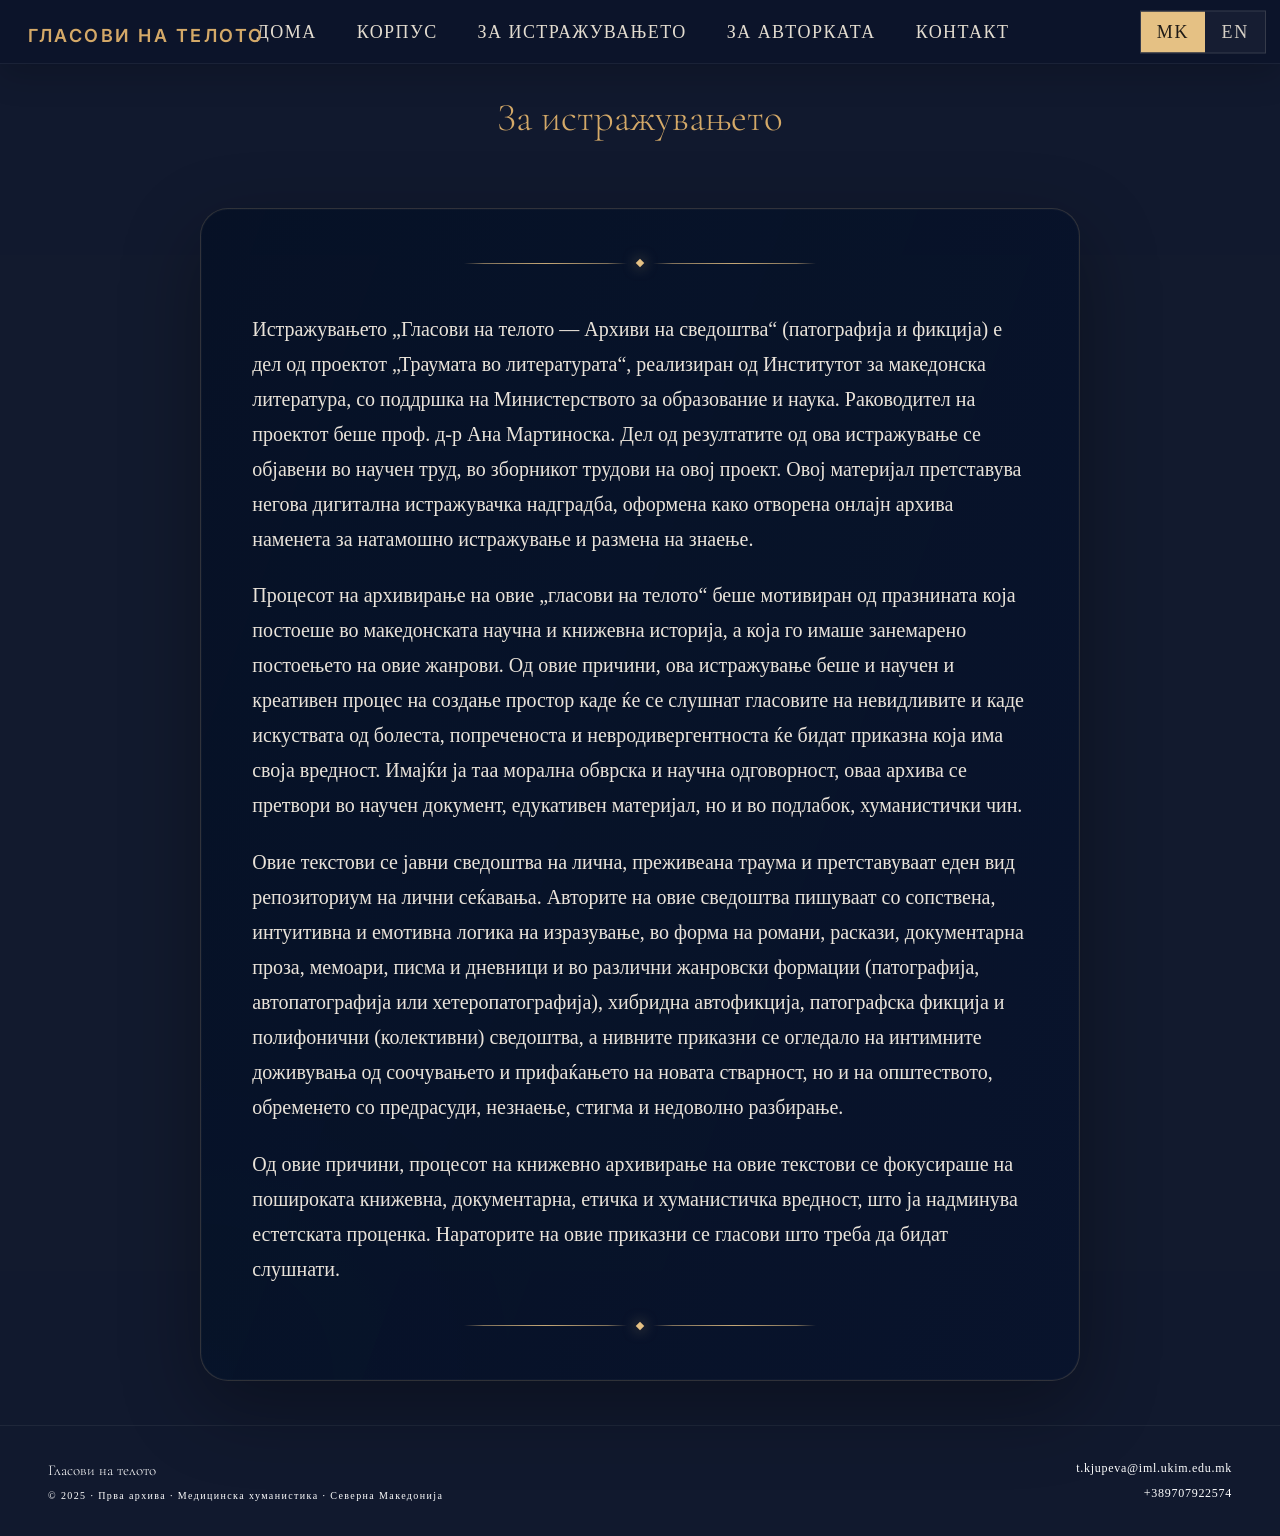
==== about.html @ 3810589d "Initial commit" ====
<!DOCTYPE html>
<html lang="mk">
<head>
  <meta charset="UTF-8"/>
  <meta name="viewport" content="width=device-width, initial-scale=1.0"/>
  <meta name="site-root" content=""/>
  <base href="./"/>
  <script src="./site-assets.js"></script>
  <title>За истражувањето · Гласови на телото</title>
  <meta name="description" content="За архивата на наративи на болеста во македонската книжевност."/>
  <link rel="stylesheet" href="style.css"/>
</head>
<body data-page="about">

  <nav class="nav nav-public index-nav index-nav--visible index-nav--compact" id="index-nav" aria-label="Главна навигација">
    <div class="index-nav-tabs-row">
      <div class="index-nav-links-wrap">
        <div class="nav-links">
          <a href="index.html" class="nav-link" data-i18n="navHome">Дома</a>
          <a href="corpus.html" class="nav-link" data-i18n="navCorpus">Корпус</a>
        </div>
      </div>
      <a href="about.html" class="nav-link index-nav-about-link active" data-i18n="navAboutSite">За истражувањето</a>
      <a href="author.html" class="nav-link index-nav-about-link" data-i18n="navAboutAuthor">За авторката</a>
      <a href="contact.html" class="nav-link index-nav-about-link" data-i18n="navContact">Контакт</a>
    </div>
    <div class="index-nav-center-cluster">
      <span class="index-nav-center-title" data-i18n="navScrollBrand" id="index-nav-brand">Гласови на телото</span>
    </div>
    <button type="button" class="mobile-nav-toggle" aria-controls="index-nav" aria-expanded="false">
      <span class="mobile-nav-toggle-label">Мени</span>
      <span class="mobile-nav-toggle-bars" aria-hidden="true">
        <span></span>
        <span></span>
        <span></span>
      </span>
    </button>
    <div class="index-nav-end">
      <div class="lang-switch" role="group" aria-label="Language switch">
        <button type="button" class="lang-btn active" data-lang="mk">MK</button>
        <button type="button" class="lang-btn" data-lang="en">EN</button>
      </div>
    </div>
  </nav>

  <header class="about-header about-header--minimal">
    <h1 class="about-title about-title--plain" data-i18n="aboutPageH1">За истражувањето</h1>
  </header>

  <section class="intro-split-section intro-split-section--static" aria-labelledby="about-intro-heading">
    <h2 id="about-intro-heading" class="sr-only" data-i18n="aboutIntroHeading">За истражувањето и архивата</h2>
    <div class="intro-split-inner">
      <div class="intro-split-frame">
        <div class="intro-split-rule-block">
          <div class="site-intro-panel">
            <div class="intro-split-body intro-split-body--about">
              <div class="contact-page-intro__divider contact-page-intro__divider--ornate" aria-hidden="true">
                <span class="contact-page-intro__rule-line"></span>
                <span class="contact-page-intro__rule-diamond"></span>
                <span class="contact-page-intro__rule-line"></span>
              </div>
            <p class="intro-split-text" data-i18n="aboutIntroP1">
              Истражувањето „Гласови на телото: Архиви на сведоштва (патографија и фикција)“ е дел од проектот „Траумата во литературата“, реализиран од Институтот за македонска литература, со поддршка на Министерството за образование и наука. Раководител на проектот беше проф. д-р Ана Мартиноска. Дел од резултатите од ова истражување ќе бидат претставени во научен труд, во зборникот на трудови на овој проект. Овој материјал претставува негова дигитална истражувачка надградба, оформена како отворена онлајн архива наменета за натамошно истражување и размена на знаење.
            </p>
            <p class="intro-split-text" data-i18n="aboutIntroP2">
              Процесот на архивирање на овие „гласови на телото“ беше мотивиран од празнината која постоеше во македонската научна и книжевна историја, а која го имаше занемарено постоењето на овие жанрови. Од овие причини, ова истражување беше и научен и креативен процес на создавање простор каде ќе се слушнат гласовите на невидливите и каде искуствата од болеста, попреченоста и невродивергентноста ќе бидат приказна која има своја вредност. Имајќи ја таа морална обврска и научна одговорност, оваа архива се претвори во научен документ, едукативен материјал, но и во подлабок, хуманистички чин.
            </p>
            <p class="intro-split-text" data-i18n="aboutIntroP3">
              Овие текстови се јавни сведоштва на лична, преживеана траума и претставуваат еден вид репозиториум на лични сеќавања. Авторите на овие сведоштва пишуваат со сопствена, интуитивна и емотивна логика на изразување, во форма на романи, раскази, документарна проза, мемоари, писма и дневници и во различни жанровски формации (патографија, автопатографија или хетеропатографија), хибридна автофикција, автофикциска патографија и полифонични (колективни) сведоштва. Нивните приказни се огледало на интимните доживувања од соочувањето и прифаќањето на новата стварност, но и на општеството, обременето со предрасуди, незнаење, стигма и недоволно разбирање.
            </p>
            <p class="intro-split-text" data-i18n="aboutIntroP5">
              Од овие причини, процесот на книжевно архивирање на овие текстови се фокусираше на пошироката книжевна, документарна, етичка и хуманистичка вредност, што ја надминува естетската проценка. Нараторите на овие приказни се гласови што треба да бидат слушнати.
            </p>
            </div>
            <div class="contact-page-intro__divider contact-page-intro__divider--ornate" aria-hidden="true">
              <span class="contact-page-intro__rule-line"></span>
              <span class="contact-page-intro__rule-diamond"></span>
              <span class="contact-page-intro__rule-line"></span>
            </div>
          </div>
        </div>
      </div>
    </div>
  </section>

  <footer class="site-footer">
    <div class="footer-left">
      <div class="footer-logo">Гласови на телото</div>
      <div class="footer-copy" data-i18n="footerCopy">© 2025 · Прва архива · Медицинска хуманистика · Северна Македонија</div>
    </div>
    <address class="footer-contact-info" aria-label="Contact information">
      <a href="mailto:t.kjupeva@iml.ukim.edu.mk">t.kjupeva@iml.ukim.edu.mk</a>
      <a href="tel:+389707922574">+389707922574</a>
    </address>
  </footer>

  <script src="lang.js"></script>
</body>
</html>
---- style.css ----
/* ============================================================
   ILLNESS NARRATIVES IN MACEDONIAN LITERATURE — ARCHIVE
   Main Stylesheet
   ============================================================ */

@import url('https://fonts.googleapis.com/css2?family=Cormorant+Garamond:ital,wght@0,300;0,400;1,300;1,400&family=Inter:wght@300;400;500&family=Jost:wght@200;300;400;500&display=swap');

@font-face {
  font-family: 'Lazar 1389';
  src: local('Lazar 1389'), local('Lazar1389');
  font-display: swap;
}

:root {
  --site-font: 'Lazar 1389', 'Times New Roman', serif;
  /* Hyperlinks — distinct hues by role */
  --link-prose: #246b8f;
  --link-prose-hover: #184a63;
  --link-prose-visited: #6e4a8c;
  --link-external: #0d6b5c;
  --link-external-hover: #094a40;
  --link-corpus-readmore: #b45309;
  --link-corpus-readmore-hover: #7c2d12;
  --link-cobiss: #5c3daf;
  --link-cobiss-hover: #3d2877;
  /* Shared by `.site-footer` and main site `.index-nav` */
  --nav-footer-bg: rgba(13, 21, 42, 0.98);
}

/* === RESET & BASE === */
*, *::before, *::after { box-sizing: border-box; margin: 0; padding: 0; }

html, body, button, input, select, textarea, option {
  font-family: var(--site-font) !important;
}

html { scroll-behavior: smooth; }

html.index-nav-revealed {
  scroll-padding-top: 76px;
}

body {
  font-family: var(--site-font);
  background: #fff;
  color: #1a1008;
  overflow-x: hidden;
  line-height: 1.6;
  min-height: 100vh;
  min-height: 100dvh;
  display: flex;
  flex-direction: column;
}

body[data-page="index"] {
  background: #f3eefb;
}

img { max-width: 100%; display: block; }
a { text-decoration: none; color: inherit; }

/* Prose / panel links (not nav, cards-as-buttons, or CTA pills) */
.medical-text-panel a[href],
.medical-feature-modal-body a[href] {
  color: var(--link-prose);
  text-decoration: underline;
  text-decoration-thickness: 1px;
  text-underline-offset: 3px;
  transition: color 0.15s ease;
}
.medical-text-panel a[href]:hover,
.medical-text-panel a[href]:focus-visible,
.medical-feature-modal-body a[href]:hover,
.medical-feature-modal-body a[href]:focus-visible {
  color: var(--link-prose-hover);
}
.medical-text-panel a[href]:visited,
.medical-feature-modal-body a[href]:visited {
  color: var(--link-prose-visited);
}

.medical-text-panel a[href^="http"],
.medical-feature-modal-body a[href^="http"] {
  color: var(--link-external);
}
.medical-text-panel a[href^="http"]:hover,
.medical-text-panel a[href^="http"]:focus-visible,
.medical-feature-modal-body a[href^="http"]:hover,
.medical-feature-modal-body a[href^="http"]:focus-visible {
  color: var(--link-external-hover);
}
.medical-text-panel a[href^="http"]:visited,
.medical-feature-modal-body a[href^="http"]:visited {
  color: #3d7a6c;
}
button {
  cursor: pointer;
  font-family: var(--site-font);
  border-radius: 14px;
}

/* === NAVIGATION === */
.nav {
  display: flex;
  align-items: center;
  justify-content: space-between;
  background: #fff;
  border-bottom: 2px solid #1a1008;
  position: sticky;
  top: 0;
  z-index: 100;
}

.nav-logo {
  font-family: 'Cormorant Garamond', serif;
  font-size: 18px;
  font-weight: 400;
  color: #1a1008;
  letter-spacing: 0.02em;
}

.nav-links {
  display: flex;
  gap: 32px;
  align-items: center;
}

.nav-public {
  gap: 24px;
}

.nav-public .nav-links {
  flex: 1;
  justify-content: flex-start;
}

.nav-public .lang-switch {
  margin-left: auto;
  flex-shrink: 0;
}
main div div div .contact-title {
  color:#094a40 !important;
  font-size: 10px !important;
  padding-left: 30px !important;
}
h1#contact-title.about-title.about-title--plain{
color:rgb(212, 169, 104) !important;
  font-size: 30px !important;
  padding-left: 160px !important;
  margin-bottom:20px ;
}
/* Cluster of five primary nav tabs (home/corpus + about links); centered as one unit */
.index-nav-tabs-row {
  display: flex;
  flex-direction: row;
  align-items: center;
  align-self: center;
  flex-wrap: wrap;
  gap: 40px;
  justify-content: center;
  min-width: 0;
}

.index-nav .index-nav-center-cluster {
  align-self: center;
}

body[data-page="index"] .index-nav-end,
body:not([data-page="index"]) .index-nav-end {
  display: contents;
}

/* Index: navbar fixed, hidden until user scrolls (cf. full-bleed hero) */
body[data-page="index"] .index-nav {
  position: fixed;
  top: 0;
  left: 0;
  right: 0;
  z-index: 300;
  width: 100%;
  max-width: none;
  margin: 0;
  display: grid;
  grid-template-columns: minmax(0, 1fr) auto minmax(0, 1fr);
  justify-content: stretch;
  align-items: center;
  column-gap: 38px;
  padding: 12px 22px;
  padding-left: 8px;
  border-bottom: 1px solid transparent;
  background: var(--nav-footer-bg);
  box-shadow: 0 10px 34px rgba(0, 0, 0, 0.18);
  opacity: 0;
  visibility: hidden;
  transform: translateY(-100%);
  transition:
    opacity 0.5s ease,
    transform 0.55s cubic-bezier(0.22, 1, 0.36, 1),
    visibility 0s linear 0.55s,
    border-color 0.3s ease;
  pointer-events: none;
}

body[data-page="index"] .index-nav.index-nav--visible {
  opacity: 1;
  visibility: visible;
  transform: translateY(0);
  border-bottom-color: rgba(255, 255, 255, 0.06);
  transition:
    opacity 0.45s ease,
    transform 0.5s cubic-bezier(0.22, 1, 0.36, 1),
    visibility 0s,
    border-color 0.3s ease;
  pointer-events: auto;
}

body[data-page="index"] .index-nav-links-wrap {
  flex: 0 1 auto;
  min-width: 0;
  display: flex;
  align-items: center;
  align-self: center;
  justify-content: flex-start;
}

body[data-page="index"] .index-nav-tabs-row {
  grid-column: 2;
  justify-self: center;
}

body[data-page="index"] .index-nav .nav-links {
  flex: 0 1 auto;
  justify-content: flex-start;
  flex-wrap: wrap;
  gap: 40px;
  align-items: center;
}

body[data-page="index"] .index-nav .nav-link {
  font-size: 12px;
  letter-spacing: 0.08em;
  line-height: 1.25;
}

body[data-page="index"] .index-nav .lang-switch {
  position: absolute;
  top: 50%;
  right: 14px;
  transform: translateY(-50%);
  z-index: 2;
  margin-left: 0;
  flex-shrink: 0;
  border-color: rgba(246, 238, 222, 0.14);
  background: rgba(255, 255, 255, 0.04);
}

/* Center cluster: scrolled brand title */
body[data-page="index"] .index-nav-center-cluster {
  grid-row: 1;
  padding-left: 20px;
  transition: opacity 0.1s ease, visibility 0.1s ease;
}

body[data-page="index"] .index-nav-center-title {
  box-sizing: border-box;
  padding: 0 4px;
  text-align: center;
  font-family: 'Inter', 'Segoe UI', system-ui, sans-serif;
  font-size: 12px;
  font-weight: 600;
  letter-spacing: 0.14em;
  text-transform: uppercase;
  color: #1a1008;
  line-height: 1.3;
  white-space: normal;
  pointer-events: none;
}

body[data-page="index"] .index-nav-about-link {
  flex-shrink: 0;
  font-size: 13px;
  letter-spacing: 0.08em;
  line-height: 1.25;
  text-transform: uppercase;
  white-space: nowrap;
}

body[data-page="index"] .index-nav-brand--flying {
  opacity: 0 !important;
  visibility: hidden !important;
}

body[data-page="index"] .index-nav--compact {
  padding-left: 8px;
  padding-right: 22px;
}

body[data-page="index"] .index-nav--compact .index-nav-center-cluster {
  opacity: 1;
  visibility: visible;
}

body[data-page="index"] .index-nav--compact .index-nav-center-title {
  text-align: left;
  padding-left: 0;
}

/* When not compact but visible: center cluster visually hidden */
body[data-page="index"] .index-nav--visible:not(.index-nav--compact) .index-nav-center-cluster {
  position: absolute;
  width: 1px;
  height: 1px;
  overflow: hidden;
  clip: rect(0, 0, 0, 0);
  pointer-events: none;
  visibility: hidden;
}

body[data-page="corpus"] .index-nav,
body[data-page="about"] .index-nav,
body[data-page="author"] .index-nav,
body[data-page="contact"] .index-nav {
  position: fixed;
  top: 0;
  left: 0;
  right: 0;
  z-index: 300;
  width: 100%;
  max-width: none;
  margin: 0;
  display: grid;
  grid-template-columns: minmax(0, 1fr) auto minmax(0, 1fr);
  justify-content: stretch;
  align-items: center;
  column-gap: 38px;
  padding: 12px 22px;
  padding-left: 8px;
  border-bottom: 1px solid rgba(255, 255, 255, 0.06);
  background: var(--nav-footer-bg);
  box-shadow: 0 10px 34px rgba(0, 0, 0, 0.18);
}

body[data-page="corpus"] .index-nav-tabs-row,
body[data-page="about"] .index-nav-tabs-row,
body[data-page="author"] .index-nav-tabs-row,
body[data-page="contact"] .index-nav-tabs-row {
  grid-column: 2;
  justify-self: center;
}

body[data-page="corpus"] .index-nav-links-wrap,
body[data-page="about"] .index-nav-links-wrap,
body[data-page="author"] .index-nav-links-wrap,
body[data-page="contact"] .index-nav-links-wrap {
  min-width: 0;
  display: flex;
  align-items: center;
  align-self: center;
  justify-content: flex-start;
}

body[data-page="corpus"] .index-nav .nav-links,
body[data-page="about"] .index-nav .nav-links,
body[data-page="author"] .index-nav .nav-links,
body[data-page="contact"] .index-nav .nav-links {
  flex: 0 1 auto;
  justify-content: flex-start;
  flex-wrap: wrap;
  gap: 40px;
  align-items: center;
}

body[data-page="corpus"] .index-nav-center-cluster,
body[data-page="about"] .index-nav-center-cluster,
body[data-page="author"] .index-nav-center-cluster,
body[data-page="contact"] .index-nav-center-cluster {
  grid-column: 1;
  justify-self: start;
  justify-content: flex-start;
  display: flex;
  align-items: center;
  min-width: 0;
  max-width: min(calc(100vw - 300px), 30rem);
  opacity: 1;
  visibility: visible;
}

body[data-page="corpus"] .index-nav .lang-switch,
body[data-page="about"] .index-nav .lang-switch,
body[data-page="author"] .index-nav .lang-switch,
body[data-page="contact"] .index-nav .lang-switch {
  position: absolute;
  top: 50%;
  right: 14px;
  transform: translateY(-50%);
  z-index: 2;
  margin-left: 0;
  flex-shrink: 0;
  border-color: rgba(246, 238, 222, 0.14);
  background: rgba(255, 255, 255, 0.04);
}

body[data-page="corpus"] .index-nav .nav-link,
body[data-page="about"] .index-nav .nav-link,
body[data-page="author"] .index-nav .nav-link,
body[data-page="contact"] .index-nav .nav-link {
  font-size: 12px;
  letter-spacing: 0.08em;
  line-height: 1.25;
}

body[data-page="corpus"] .index-nav-center-title,
body[data-page="about"] .index-nav-center-title,
body[data-page="author"] .index-nav-center-title,
body[data-page="contact"] .index-nav-center-title {
  font-family: 'Inter', 'Segoe UI', system-ui, sans-serif;
  font-weight: 600;
  letter-spacing: 0.14em;
  text-transform: uppercase;
  padding-top: -14px !important;
  margin-top: -105px !important;
  margin-left: 20px !important;
}

body[data-page="corpus"] .index-nav-about-link,
body[data-page="about"] .index-nav-about-link,
body[data-page="contact"] .index-nav-about-link,
body[data-page="author"] .index-nav-about-link {
  flex-shrink: 0;
  font-size: 13px;
  letter-spacing: 0.08em;
  line-height: 1.25;
  text-transform: uppercase;
  white-space: nowrap;
}

/* Author page: natural letter-spacing for body copy and chrome */
body[data-page="author"] .index-nav .nav-link,
body[data-page="author"] .index-nav-about-link,
body[data-page="author"] .lang-btn,
body[data-page="author"] .intro-split-section,
body[data-page="author"] .site-footer .footer-copy,
body[data-page="author"] .site-footer .footer-contact-info a,
body[data-page="author"] .mobile-nav-toggle {
  letter-spacing: normal;
}

body[data-page="biography"] .index-nav {
  position: fixed;
  top: 0;
  left: 0;
  right: 0;
  z-index: 300;
  width: 100%;
  max-width: none;
  margin: 0;
  display: grid;
  grid-template-columns: minmax(0, 1fr) auto minmax(0, 1fr);
  justify-content: stretch;
  align-items: center;
  column-gap: 38px;
  padding: 12px 22px;
  padding-left: 8px;
  border-bottom: 1px solid rgba(255, 255, 255, 0.06);
  background: var(--nav-footer-bg);
  box-shadow: 0 10px 34px rgba(0, 0, 0, 0.18);
}

body[data-page="biography"] .index-nav-tabs-row {
  grid-column: 2;
  justify-self: center;
  display: flex;
  align-items: center;
  gap: 40px;
  flex-wrap: wrap;
  justify-content: center;
  min-width: 0;
}

body[data-page="biography"] .index-nav-links-wrap {
  min-width: 0;
  display: flex;
  align-items: center;
  align-self: center;
  justify-content: flex-start;
}

body[data-page="biography"] .index-nav-center-cluster {
  grid-column: 1;
  justify-self: start;
  justify-content: flex-start;
  display: flex;
  align-items: center;
  max-width: min(calc(100vw - 300px), 30rem);
  opacity: 1;
  visibility: visible;
}

body[data-page="biography"] .index-nav .nav-links {
  flex: 0 1 auto;
  justify-content: flex-start;
  flex-wrap: wrap;
  gap: 40px;
  align-items: center;
}

body[data-page="biography"] .index-nav .lang-switch {
  position: absolute;
  top: 50%;
  right: 14px;
  transform: translateY(-50%);
  z-index: 2;
  margin-left: 0;
  flex-shrink: 0;
  border-color: rgba(246, 238, 222, 0.14);
  background: rgba(255, 255, 255, 0.04);
}

body[data-page="biography"] .index-nav .nav-link {
  font-size: 12px;
  letter-spacing: 0.08em;
  line-height: 1.25;
}

body[data-page="biography"] .index-nav-center-title {
  box-sizing: border-box;
  padding: 0 4px 0 0;
  text-align: left;
  font-family: 'Inter', 'Segoe UI', system-ui, sans-serif;
  font-size: 12px;
  font-weight: 600;
  letter-spacing: 0.14em;
  text-transform: uppercase;
  color: #1a1008;
  line-height: 1.3;
  white-space: normal;
}

body[data-page="biography"] .index-nav-about-link {
  flex-shrink: 0;
  font-size: 11px;
  letter-spacing: 0.08em;
  line-height: 1.25;
  text-transform: uppercase;
  white-space: nowrap;
}

body[data-page="biography"] .about-header {
  margin-top: 72px;
}

body[data-page="corpus"] .corpus-main {
  padding-top: calc(1.5rem + 72px);
}

body[data-page="about"] .about-header {
  margin-top: 72px;
}

body[data-page="about"] .about-title {
  color: #d4a968;
}

@media (prefers-reduced-motion: reduce) {
  body[data-page="index"] .index-nav {
    transition: opacity 0.2s ease, visibility 0.2s;
  }
  body[data-page="index"] .index-nav.index-nav--visible {
    transform: translateY(0);
    transition: opacity 0.2s ease, visibility 0s;
  }

  .reading-room-cards .medical-feature-grid {
    scroll-behavior: auto;
  }

  .reading-room-cards .medical-feature-card {
    transition: none;
  }

  .reading-room-cards .medical-feature-card:hover,
  .reading-room-cards .medical-feature-card:focus-within,
  .reading-room-cards .medical-feature-card.is-open {
    transform: none;
    box-shadow: none !important;
  }

  .reading-room-cards .medical-feature-photo {
    transition: none;
  }

  .reading-room-cards .medical-feature-card:hover .medical-feature-photo,
  .reading-room-cards .medical-feature-card:focus-within .medical-feature-photo,
  .reading-room-cards .medical-feature-card.is-open .medical-feature-photo {
    transform: none;
  }
}

.lang-switch {
  display: inline-flex;
  border: 1.5px solid rgba(26,16,8,0.25);
  border-radius: 0;
  overflow: hidden;
}

.lang-btn {
  font-size: 12px;
  font-weight: 400;
  letter-spacing: 0.1em;
  text-transform: uppercase;
  border: none;
  border-radius: 0;
  background: transparent;
  color: #1a1008;
  padding: 7px 12px;
}

.lang-btn.active {
  background: #1a1008;
  color: #fff;
}

.editor-admin {
  background: #fff7d6;
  border-bottom: 2px solid #1a1008;
  padding: 14px 20px;
}

.editor-admin-inner {
  max-width: 960px;
  margin: 0 auto;
  display: flex;
  align-items: center;
  gap: 10px;
  flex-wrap: wrap;
}

.editor-admin-title {
  font-size: 11px;
  font-weight: 500;
  letter-spacing: 0.16em;
  text-transform: uppercase;
  color: #1a1008;
}

.editor-admin-note {
  max-width: 960px;
  margin: 8px auto 0;
  font-size: 12px;
  color: #5a4030;
}

.editable-active .editable {
  outline: 1px dashed rgba(26,16,8,0.45);
  outline-offset: 3px;
  cursor: text;
}

.editable:focus {
  outline: 2px solid #ffd740;
  background: rgba(255, 232, 112, 0.12);
}

.nav-link {
  font-size: 11px;
  font-weight: 300;
  letter-spacing: 0.2em;
  text-transform: uppercase;
  color: #1a1008;
  background: none;
  border: none;
  transition: opacity 0.18s;
  padding: 0;
}
.nav-link:hover { opacity: 0.45; }
.nav-link.active { font-weight: 500; border-bottom: 1.5px solid #1a1008; padding-bottom: 2px; }

/* === HERO === */
.hero {
  position: relative;
  width: 100%;
  height: 580px;
  overflow: hidden;
}

body[data-page="index"] .hero.hero-splash {
  background: #1a1f28;
  height: auto;
  min-height: 100vh;
  min-height: 100dvh;
  padding: 0;
  display: flex;
  flex-direction: column;
  align-items: stretch;
  justify-content: center;
  position: relative;
  overflow: hidden;
}

/* Swap the layered gradients for a photo: e.g. background-image: url('your-hero.jpg'); background-size: cover; */
.hero-splash-bg {
  position: absolute;
  inset: 0;
  background-color: #2a3344;
  background-image:
    linear-gradient(135deg, rgba(255, 255, 255, 0.08), rgba(255, 255, 255, 0)),
    radial-gradient(circle at 18% 22%, rgba(255, 255, 255, 0.12) 0, rgba(255, 255, 255, 0.12) 7px, transparent 8px),
    radial-gradient(circle at 72% 55%, rgba(244, 157, 33, 0.15) 0, transparent 45%),
    linear-gradient(145deg, #5a6578 0%, #3d4a5c 38%, #1e2633 100%);
  background-size: cover;
  background-position: center;
  transform: scale(1.02);
}

.hero-splash-scrim {
  position: absolute;
  inset: 0;
  background: linear-gradient(
    180deg,
    rgba(10, 12, 18, 0.45) 0%,
    rgba(10, 12, 18, 0.35) 40%,
    rgba(10, 12, 18, 0.55) 100%
  );
  pointer-events: none;
}

.hero-splash-inner {
  position: relative;
  z-index: 2;
  width: 100%;
  max-width: 920px;
  margin: 0 auto;
  padding: clamp(2rem, 6vw, 4rem) clamp(1.5rem, 5vw, 3rem);
  text-align: center;
}

.hero-splash-heading {
  margin: 0;
  font-weight: 400;
  display: flex;
  flex-direction: column;
  align-items: center;
  gap: 0;
}

.hero-splash-primary-lines {
  display: flex;
  flex-direction: column;
  align-items: center;
  gap: clamp(1.25rem, 3vw, 2rem);
}

.hero-splash-line {
  display: block;
  margin: 0;
  max-width: 32ch;
  color: #fff;
  text-shadow: 0 2px 40px rgba(0, 0, 0, 0.35);
}

.hero-splash-line--lead {
  font-family: 'Times New Roman t', 'Segoe UI', system-ui, sans-serif;
  font-weight: 600;
  font-size: clamp(1.4rem, 4.2vw, 2.45rem);
  line-height: 1.2;
  letter-spacing: 0.14em;
  text-transform: uppercase;
  color: #d4a968;
  max-width: none;
  white-space: nowrap;
}

.hero-splash-line--lead-hidden {
  opacity: 0 !important;
  visibility: hidden !important;
  height: 0 !important;
  margin: 0 !important;
  padding: 0 !important;
  overflow: hidden !important;
  pointer-events: none !important;
  line-height: 0 !important;
  font-size: 0 !important;
}

/* Nav mode: title lives in navbar; secondary splash lines hidden smoothly */
body.index-state-nav .hero-splash-line--sub,
body.index-state-nav .hero-splash-line--accent {
  opacity: 0 !important;
  max-height: 0 !important;
  margin: 0 !important;
  padding: 0 !important;
  overflow: hidden !important;
  pointer-events: none !important;
  visibility: hidden !important;
  transition: opacity 0.08s ease, max-height 0.08s ease, visibility 0.08s ease;
}
.hero-splash-line--accent{
  font-family: 'Times New Roman t', Times, serif !important; 
  font-style: italic !important;
}
body.index-state-hero .hero-splash-line--sub,
body.index-state-hero .hero-splash-line--accent {
  transition: opacity 0.08s ease, max-height 0.08s ease, visibility 0.08s ease;
}

body.index-state-nav .hero-splash-hint,
body.index-state-nav .hero-scroll-arrow {
  opacity: 0;
  transition: opacity 0.35s ease;
}

body.index-state-hero .hero-splash-hint,
body.index-state-hero .hero-scroll-arrow {
  opacity: 1;
  transition: opacity 0.4s ease;
}

/* One-frame layout for measuring reverse flight target (no flash) */
body.index-measure-only .hero-splash-line--sub,
body.index-measure-only .hero-splash-line--accent {
  opacity: 0 !important;
  visibility: hidden !important;
  height: 0 !important;
  margin: 0 !important;
  overflow: hidden !important;
}

.hero-splash-line--sub {
  font-family: 'Inter', 'Segoe UI', system-ui, sans-serif;
  font-weight: 300;
  font-size: clamp(0.95rem, 2.1vw, 1.125rem);
  letter-spacing: 0.28em;
  text-transform: uppercase;
  color: rgba(255, 255, 255, 0.88);
  max-width: 40ch;
}

.hero-splash-line--accent {
  font-family: 'Inter', 'Segoe UI', system-ui, sans-serif;
  font-weight: 500;
  font-size: clamp(1.125rem, 2.8vw, 1.5rem);
  letter-spacing: 0.04em;
  color: #ffe870;
}

.hero-splash-hint {
  position: absolute;
  bottom: clamp(1.25rem, 4vw, 2.5rem);
  left: 50%;
  transform: translateX(-50%);
  z-index: 2;
  margin: 0;
  font-size: 10px;
  font-weight: 400;
  letter-spacing: 0.35em;
  text-transform: uppercase;
  color: rgba(255, 255, 255, 0.45);
  pointer-events: none;
}

.hero-scroll-arrow {
  position: absolute;
  left: 50%;
  bottom: clamp(1.25rem, 4vw, 2.5rem);
  transform: translateX(-50%);
  z-index: 2;
  width: 58px;
  height: 58px;
  display: grid;
  place-items: center;
  border: 1px solid rgba(255, 255, 255, 0.34);
  border-radius: 999px;
  background: rgba(255, 255, 255, 0.08);
  color: #fff;
  cursor: pointer;
  box-shadow: 0 12px 30px rgba(0, 0, 0, 0.18);
  backdrop-filter: blur(8px);
  -webkit-backdrop-filter: blur(8px);
  animation: heroScrollArrowFloat 1.9s ease-in-out infinite;
  transition: opacity 0.4s ease, transform 0.2s ease, background 0.2s ease, border-color 0.2s ease;
}

.hero-scroll-arrow:hover {
  background: rgba(255, 255, 255, 0.16);
  border-color: rgba(255, 255, 255, 0.48);
  transform: translateX(-50%) translateY(-2px);
}

.hero-scroll-arrow-icon {
  font-size: 30px;
  line-height: 1;
}

@keyframes heroScrollArrowFloat {
  0%, 100% {
    transform: translateX(-50%) translateY(0);
  }
  50% {
    transform: translateX(-50%) translateY(6px);
  }
}

body[data-page="index"] .index-main {
  position: relative;
  z-index: 1;
  background: #f3eefb;
  overflow: hidden;
  transition: opacity 0.7s ease, transform 0.8s cubic-bezier(0.22, 1, 0.36, 1);
}

/* Initial load: keep homepage content hidden under hero headings */
body.index-state-hero .index-main {
  opacity: 0;
  transform: translateY(34px);
  pointer-events: none;
}

/* On scroll: reveal full page content */
body.index-state-nav .index-main {
  opacity: 1;
  transform: translateY(0);
  pointer-events: auto;
}

/* Curtain opening effect for index content reveal */
body[data-page="index"] .index-main::before,
body[data-page="index"] .index-main::after {
  content: '';
  position: absolute;
  top: 0;
  bottom: 0;
  width: 50%;
  background: #141b41;
  z-index: 3;
  pointer-events: none;
  transition: transform 0.9s cubic-bezier(0.22, 1, 0.36, 1), opacity 0.45s ease;
}

body[data-page="index"] .index-main::before {
  left: 0;
  transform: translateX(0);
}

body[data-page="index"] .index-main::after {
  right: 0;
  transform: translateX(0);
}

body.index-state-nav .index-main::before {
  transform: translateX(-102%);
  opacity: 0;
}

body.index-state-nav .index-main::after {
  transform: translateX(102%);
  opacity: 0;
}

@media (prefers-reduced-motion: reduce) {
  body[data-page="index"] .index-main,
  body[data-page="index"] .index-main::before,
  body[data-page="index"] .index-main::after {
    transition: none;
  }
}

/* === INTRO SPLIT (above archive): scroll-driven --intro-reveal 0…1, resets off-screen === */
.intro-split-section {
  --intro-reveal: 0;
  background: #fff;
  border-top: 1px solid rgba(26, 16, 8, 0.06);
  position: relative;
  z-index: 2;
}

/* About page (and similar): two-column intro always visible, no scroll scrub */
.intro-split-section--static {
  --intro-reveal: 1;
}

body[data-page="author"] .intro-split-section.intro-split-section--static,
body[data-page="about"] .intro-split-section.intro-split-section--static {
  background: var(--nav-footer-bg);
  border-top: none;
}

body[data-page="author"] .intro-split-section.intro-split-section--static {
  padding-top: calc(1.25rem + 56px);
}

body[data-page="author"] .author-page-hero-banner {
  display: none;
}

@media (max-width: 700px) {
  body[data-page="author"] .author-page-hero-banner {
    display: block;
  }

  body[data-page="author"] .author-page-hero-banner.about-header.about-header--minimal {
    margin-top: 0;
    padding-top: calc(1.25rem + 56px);
    padding-bottom: 1.25rem;
  }

  body[data-page="author"] .author-page-hero-banner .about-title {
    color: #d4a968;
    margin-top: 0 !important;
  }

  body[data-page="author"] .intro-split-section.intro-split-section--static {
    padding-top: clamp(0.75rem, 2vw, 1.25rem);
  }
}

body[data-page="author"] .site-intro-panel,
body[data-page="about"] .site-intro-panel {
  position: relative;
  max-width: min(880px, calc(100vw - 2.5rem));
  margin-inline: auto;
  padding: clamp(2rem, 4.5vw, 3.2rem);
  border: 1px solid rgba(229, 193, 132, 0.18);
  border-radius: 28px;
  background:
    linear-gradient(110deg, rgba(6, 17, 38, 0.94), rgba(9, 20, 44, 0.98)),
    radial-gradient(circle at 0% 100%, rgba(48, 107, 172, 0.2), transparent 28%);
  box-shadow: 0 26px 80px rgba(0, 0, 0, 0.32), inset 0 0 0 1px rgba(255, 255, 255, 0.025);
  overflow: hidden;
}

body[data-page="author"] .site-intro-panel .intro-split-body--about,
body[data-page="about"] .site-intro-panel .intro-split-body--about {
  max-width: 850px;
  margin-inline: 0;
  padding-top: 0;
}

body[data-page="author"] .site-intro-panel .intro-split-text,
body[data-page="about"] .site-intro-panel .intro-split-text {
  color: rgba(247, 239, 228, 0.95);
}

body[data-page="author"] .site-intro-panel .intro-split-body--about > .contact-page-intro__divider--ornate:first-of-type,
body[data-page="about"] .site-intro-panel .intro-split-body--about > .contact-page-intro__divider--ornate:first-of-type {
  margin-top: 0;
  margin-bottom: clamp(1rem, 2.5vw, 1.5rem);
}

.intro-split-section--static .intro-split-frame {
  opacity: 1;
  transform: none;
}

.intro-split-section--static .intro-split-hline--top,
.intro-split-section--static .intro-split-hline--bottom {
  transform: scaleX(1);
  animation: none;
}

.intro-split-inner {
  overflow: visible;
}

.intro-split-frame {
  max-width: min(1120px, calc(100vw - 2.5rem));
  margin: 0 auto;
  padding: clamp(1.75rem, 4vw, 2.75rem) 0;
  opacity: var(--intro-reveal);
  transform: translateY(calc((1 - var(--intro-reveal)) * 32px));
  will-change: opacity, transform;
}

.intro-split-rule-block {
  position: relative;
  width: 100%;
}

.intro-split-hline {
  height: 0;
  border: none;
  border-top: 1.5px solid #1a1008;
  width: 100%;
  margin: 0;
  padding: 0;
}

@keyframes introSplitHlineGrow {
  from {
    transform: scaleX(0);
  }
  to {
    transform: scaleX(1);
  }
}

/* Horizontal rules: 1s auto grow from center when section enters view (not scroll-scrubbed) */
.intro-split-hline--top,
.intro-split-hline--bottom {
  transform-origin: 50% 50%;
  transform: scaleX(0);
}

.intro-split-section--hline-animate .intro-split-hline--top,
.intro-split-section--hline-animate .intro-split-hline--bottom {
  animation: introSplitHlineGrow 1s cubic-bezier(0.22, 1, 0.36, 1) forwards;
}

.intro-split-hline--bottom {
  margin-top: clamp(1.75rem, 4vw, 2.75rem);
}

.intro-split-body {
  position: relative;
  display: grid;
  grid-template-columns: 1fr 1fr;
  column-gap: clamp(2rem, 5vw, 3rem);
  align-items: start;
  padding-top: clamp(1.25rem, 3vw, 2rem);
}

.intro-split-text--left {
  grid-column: 1;
  grid-row: 1;
}

.intro-split-text--right {
  grid-column: 2;
  grid-row: 1;
}

.intro-split-text {
  font-size: clamp(13px, 1.35vw, 15px);
  font-weight: 300;
  line-height: 1.75;
  color: #1a1008;
  margin: 0;
}
p.intro-split-text{
  font-size: 20px !important;
}
.intro-split-body--about {
  grid-template-columns: 1fr;
  max-width: min(880px, calc(100vw - 2.5rem));
  margin-inline: auto;
  row-gap: clamp(1rem, 2vw, 1.35rem);
}

.intro-split-body--about .intro-split-text {
  grid-column: 1;
}

/* Bottom rule aligns with centered about column when not full-bleed */
.intro-split-rule-block > .intro-split-body.intro-split-body--about ~ .intro-split-hline--bottom {
  max-width: min(880px, calc(100vw - 2.5rem));
  margin-left: auto;
  margin-right: auto;
}

.about-curator {
  grid-column: 1;
  margin-top: clamp(1.75rem, 4vw, 2.5rem);
  padding-top: clamp(1.5rem, 3vw, 2rem);
  border-top: 1.5px solid rgba(26, 16, 8, 0.12);
}

.about-curator-heading {
  font-family: 'Cormorant Garamond', serif;
  font-size: clamp(1.35rem, 2.5vw, 1.65rem);
  font-weight: 500;
  color: #1a1008;
  margin: 0 0 1rem;
  line-height: 1.2;
}

.about-curator-text {
  margin-bottom: 0.85rem;
}

.about-curator-text:last-child {
  margin-bottom: 0;
}

@media (max-width: 720px) {
  .intro-split-body {
    grid-template-columns: 1fr;
    grid-template-rows: auto auto;
    row-gap: clamp(1.25rem, 4vw, 1.75rem);
    padding-top: clamp(1rem, 3vw, 1.5rem);
  }

  .intro-split-text--left {
    grid-column: 1;
    grid-row: 1;
  }

  .intro-split-text--right {
    grid-column: 1;
    grid-row: 2;
  }
}

@media (prefers-reduced-motion: reduce) {
  .intro-split-section {
    --intro-reveal: 1;
  }

  .intro-split-frame {
    opacity: 1;
    transform: none;
  }

  .intro-split-hline--top,
  .intro-split-hline--bottom {
    transform: scaleX(1);
    animation: none;
  }

  .intro-split-section--hline-animate .intro-split-hline--top,
  .intro-split-section--hline-animate .intro-split-hline--bottom {
    animation: none;
  }
}

.hero-canvas {
  position: absolute;
  inset: 0;
  width: 100%;
  height: 100%;
}

.hero-content {
  position: absolute;
  inset: 0;
  z-index: 10;
  display: flex;
  flex-direction: column;
  align-items: center;
  justify-content: center;
  text-align: center;
  padding: 2rem;
}

.hero-grid {
  position: relative;
  display: grid;
  grid-template-columns: 62% 38%;
  min-height: 560px;
  align-items: stretch;
}

.hero-copy-card {
  grid-column: 2;
  min-height: 560px;
  padding: 120px 44px 44px;
  display: flex;
  align-items: center;
  justify-content: center;
  position: relative;
  z-index: 2;
  background: #fff;
}

.hero-photo-block {
  grid-column: 1;
  min-height: 560px;
  display: flex;
  align-items: stretch;
  justify-content: stretch;
}

.hero-photo-stack {
  display: flex;
  flex-direction: column;
  width: 100%;
  min-height: 100%;
}

.hero-visual-frame {
  width: 100%;
  min-height: 560px;
  border-radius: 0;
  background:
    linear-gradient(135deg, rgba(255,255,255,0.16), rgba(255,255,255,0.02)),
    radial-gradient(circle at 18% 18%, rgba(255,255,255,0.30) 0, rgba(255,255,255,0.30) 6px, transparent 7px),
    radial-gradient(circle at 26% 22%, rgba(244,157,33,0.42) 0, rgba(244,157,33,0.42) 3px, transparent 4px),
    radial-gradient(circle at 33% 28%, rgba(143,199,57,0.45) 0, rgba(143,199,57,0.45) 4px, transparent 5px),
    linear-gradient(135deg, #6d7d92 0%, #44556a 34%, #242e3d 100%);
  position: relative;
  overflow: hidden;
}

.hero-visual-frame::before,
.hero-visual-frame::after {
  content: "";
  position: absolute;
  border-radius: 26px;
  background: rgba(255,255,255,0.10);
  transform-origin: center;
}

.hero-visual-frame::before {
  width: 280px;
  height: 420px;
  left: 44px;
  bottom: -38px;
  transform: rotate(8deg);
}

.hero-visual-frame::after {
  width: 260px;
  height: 260px;
  right: 68px;
  top: 38px;
  transform: rotate(-8deg);
}

.eyebrow {
  font-weight: 200;
  font-size: 10px;
  letter-spacing: 0.44em;
  text-transform: uppercase;
  color: rgba(255,255,255,0.72);
  margin-bottom: 1.2rem;
}

.hero-title {
  font-family: 'Cormorant Garamond', serif;
  font-weight: 300;
  font-size: 56px;
  line-height: 1;
  color: #fff;
  margin-bottom: 0.6rem;
  text-shadow: 0 2px 40px rgba(0,0,0,0.30);
}

.hero-title-kicker,
.hero-title-main {
  display: block;
}

.hero-title-kicker {
  font-size: 0.42em;
  letter-spacing: 0.02em;
  margin-bottom: 0;
}

.hero-title-main {
  font-size: 1.24em;
  line-height: 0.94;
  letter-spacing: 0.01em;
  margin-bottom: 0;
}

.hero-title-note {
  display: block;
  font-family: 'Inter', 'Segoe UI', sans-serif;
  font-size: 24px;
  font-weight: 500;
  line-height: 1.14;
  letter-spacing: 0.01em;
  margin-top: 0;
}

.hero-title em {
  font-style: italic;
  color: #ffe870;
}

.hero-sub {
  font-family: 'Cormorant Garamond', serif;
  font-style: italic;
  font-size: 19px;
  color: rgba(255,255,255,0.88);
  margin-bottom: 2.4rem;
  max-width: 480px;
  line-height: 1.55;
  text-shadow: 0 1px 12px rgba(0,0,0,0.28);
}

.cta-row {
  display: flex;
  gap: 16px;
  flex-wrap: wrap;
  justify-content: center;
  margin-top: 2rem;
}

.btn-white {
  font-size: 11px;
  font-weight: 400;
  letter-spacing: 0.2em;
  text-transform: uppercase;
  background: #fff;
  color: #1a1008;
  border: none;
  padding: 14px 36px;
  border-radius: 2px;
  transition: background 0.2s;
}
.btn-white:hover { background: #ffe870; }

.btn-ghost {
  font-size: 11px;
  font-weight: 400;
  letter-spacing: 0.2em;
  text-transform: uppercase;
  background: transparent;
  color: #fff;
  border: 2px solid rgba(255,255,255,0.7);
  padding: 14px 36px;
  border-radius: 2px;
  transition: all 0.2s;
}
.btn-ghost:hover { background: rgba(255,255,255,0.15); border-color: #fff; }

.hero-btn-secondary {
  color: #1a1008;
  border-color: rgba(26,16,8,0.22);
  background: rgba(255,255,255,0.42);
}

.hero-btn-secondary:hover {
  background: rgba(255,255,255,0.84);
  border-color: rgba(26,16,8,0.30);
}

/* === LEGEND SECTION === */
.legend-section {
  background: #ffffff;
  padding: 2.4rem 2rem 3.8rem;
  border-bottom: none;
  overflow: hidden;
}

.legend-section-header {
  text-align: center;
  margin-bottom: 1.5rem;
  padding: 0 1.25rem;
}

.legend-section-title {
  font-family: 'Cormorant Garamond', serif;
  font-size: clamp(28px, 4.2vw, 52px);
  line-height: 1.05;
  font-weight: 400;
  color: #141b41;
  letter-spacing: 0.02em;
}

.legend-carousel-shell {
  display: flex;
  align-items: center;
  justify-content: center;
  gap: clamp(0.35rem, 2vw, 0.85rem);
  width: min(100%, 1220px);
  margin: 0 auto;
}

.legend-carousel-arrow {
  flex: 0 0 auto;
  width: 2.25rem;
  height: 2.25rem;
  border-radius: 999px;
  border: 1px solid rgba(26, 16, 8, 0.14);
  background: rgba(255, 255, 255, 0.72);
  color: rgba(13, 21, 42, 0.45);
  font-size: 1.35rem;
  line-height: 1;
  cursor: pointer;
  display: inline-flex;
  align-items: center;
  justify-content: center;
  transition: color 0.2s ease, border-color 0.2s ease, background 0.2s ease;
}

.legend-carousel-arrow:hover,
.legend-carousel-arrow:focus-visible {
  color: rgba(13, 21, 42, 0.75);
  border-color: rgba(212, 169, 104, 0.55);
  background: rgba(255, 253, 249, 0.95);
  outline: none;
}

.legend-carousel-toolbar {
  display: flex;
  justify-content: center;
  margin-top: 0.65rem;
}

.legend-carousel-pause {
  flex: 0 0 auto;
  width: 2.25rem;
  height: 2.25rem;
  padding: 0;
  border-radius: 999px;
  border: 1px solid rgba(26, 16, 8, 0.14);
  background: rgba(255, 255, 255, 0.72);
  color: rgba(13, 21, 42, 0.45);
  font-size: 0.95rem;
  line-height: 1;
  cursor: pointer;
  display: inline-flex;
  align-items: center;
  justify-content: center;
  transition: color 0.2s ease, border-color 0.2s ease, background 0.2s ease;
}

.legend-carousel-pause:hover,
.legend-carousel-pause:focus-visible {
  color: rgba(13, 21, 42, 0.75);
  border-color: rgba(212, 169, 104, 0.55);
  background: rgba(255, 253, 249, 0.95);
  outline: none;
}

.legend-carousel-pause.is-paused {
  color: rgba(212, 169, 104, 0.95);
}

.section-label {
  font-weight: 200;
  font-size: 10px;
  letter-spacing: 0.44em;
  text-transform: uppercase;
  color: rgba(26,16,8,0.38);
  text-align: center;
  margin-bottom: 2rem;
}

.legend-carousel {
  flex: 1 1 auto;
  width: min(100%, 1180px);
  margin: 0 auto;
  overflow: hidden;
  padding: 1rem 0;
  min-width: 0;
}

.legend-track {
  position: relative;
  width: 100%;
  min-height: 260px;
}

.legend-card {
  position: absolute;
  top: 0;
  left: 0;
  width: 100%;
  min-height: 260px;
  display: flex;
  flex-direction: column;
  align-items: flex-start;
  gap: 10px;
  padding: clamp(1.7rem, 4vw, 2.6rem) clamp(1.8rem, 5vw, 4rem);
  background:
    radial-gradient(ellipse at 92% 42%, rgba(212, 169, 104, 0.1), transparent 22%),
    linear-gradient(180deg, #fffdf9 0%, #f6f1e8 100%);
  border: 1.5px solid rgba(212, 169, 104, 0.55);
  border-radius: 22px;
  cursor: pointer;
  opacity: 0;
  pointer-events: none;
  transform: translateY(8px);
  box-shadow: 0 18px 36px rgba(13, 21, 42, 0.16);
  transition: opacity 0.45s ease, transform 0.45s ease, box-shadow 0.45s ease, border-color 0.45s ease;
}

.legend-card::before {
  content: "";
  width: 18px;
  height: 18px;
  margin-bottom: 0.2rem;
  border-radius: 999px;
  background: #0d152a;
  box-shadow: 38px 8px 0 -8px rgba(212, 169, 104, 0.55);
}

.legend-card::after {
  content: "";
  position: absolute;
  inset: 0;
  background: url('./assets/quote-feather-bg.png') right -2% center / auto 118% no-repeat;
  opacity: 0.82;
  pointer-events: none;
  z-index: 0;
}

.legend-card-text,
.legend-card::before {
  position: relative;
  z-index: 1;
}

.legend-card-text::before {
  content: "“";
  position: absolute;
  left: 0;
  top: 0.08rem;
  color: rgba(212, 169, 104, 0.82);
  font-family: 'Cormorant Garamond', serif;
  font-size: clamp(56px, 7vw, 82px);
  line-height: 0.7;
  pointer-events: none;
}

.legend-card.active {
  opacity: 1;
  pointer-events: auto;
  transform: translateY(0);
  border-color: #d4a968;
  box-shadow: 0 24px 48px rgba(13, 21, 42, 0.2);
  z-index: 2;
}

.legend-card:hover {
  border-color: rgba(26,16,8,0.22);
}

.legend-card .orb {
  display: none;
}

.legend-card-text {
  max-width: 920px;
  padding-left: clamp(3rem, 7vw, 5rem);
  font-family: 'Cormorant Garamond', serif;
  font-size: clamp(19px, 2.4vw, 27px);
  font-style: italic;
  font-weight: 400;
  color: #151d36;
  line-height: 1.42;
  overflow: visible;
  display: block;
  -webkit-line-clamp: unset;
  line-clamp: unset;
}

.legend-card-quote {
  display: block;
}

.legend-card-author {
  display: inline-flex;
  align-items: center;
  gap: 0.8rem;
  margin-top: 1.35rem;
  color: #0D152AFA;
  font-style: normal;
  font-weight: 600;
  font-size: 0.9em;
}

.legend-card-author::before {
  content: "";
  width: 44px;
  height: 44px;
  flex: 0 0 auto;
  border-radius: 999px;
  border: 1.5px solid #d4a968;
  background: url('./assets/quote-feather-icon.png') center / cover no-repeat;
  box-shadow: 0 0 0 1px rgba(13, 21, 42, 0.18);
}

.legend-corpus-preview {
  max-width: 560px;
  margin: 2.2rem auto 0;
  display: grid;
  gap: 1.15rem;
  justify-items: center;
  text-align: center;
  color: #1a1008;
}

.legend-corpus-preview-image {
  position: relative;
  width: 300px;
  height: 190px;
}

.legend-corpus-preview-cover {
  position: absolute;
  width: 128px;
  height: 176px;
  border-radius: 20px;
  border: 2px solid rgba(26,16,8,0.14);
  background-size: cover;
  background-position: center;
  box-shadow: 0 22px 42px rgba(26,16,8,0.16);
  transition: transform 0.28s ease, box-shadow 0.28s ease;
}

.legend-corpus-preview-cover--main {
  left: 86px;
  top: 0;
  z-index: 3;
}

.legend-corpus-preview-cover--secondary {
  left: 6px;
  top: 12px;
  z-index: 1;
  transform: rotate(-10deg);
}

.legend-corpus-preview-cover--tertiary {
  right: 6px;
  top: 12px;
  z-index: 2;
  transform: rotate(10deg);
}

.legend-corpus-preview:hover .legend-corpus-preview-cover--main {
  transform: translateY(-4px);
}

.legend-corpus-preview:hover .legend-corpus-preview-cover--secondary {
  transform: rotate(-14deg) translate(-4px, -2px);
}

.legend-corpus-preview:hover .legend-corpus-preview-cover--tertiary {
  transform: rotate(14deg) translate(4px, -2px);
}

.legend-corpus-preview-label {
  font-size: 18px;
  letter-spacing: 0.18em;
  text-transform: uppercase;
  color: #6c4f3c;
}

.reading-room-section {
  max-width: none;
  width: 100%;
  margin: 0 auto;
  padding: 3rem 0 0;
  background: #f8f7f4;
  border-top: 1px solid rgba(184, 164, 126, 0.45);
}

.reading-room-header {
  text-align: center;
  margin-bottom: 2rem;
  padding: 0 1.5rem;
}

.reading-room-kicker {
  display: none;
}

.reading-room-title {
  font-family: 'Cormorant Garamond', serif;
  font-size: clamp(42px, 6vw, 76px);
  line-height: 0.95;
  font-weight: 400;
  color: #1a2a44;
}

.archive-visit-section {
  position: relative;
  overflow: hidden;
  min-height: min(75vw, 760px);
  padding: clamp(4rem, 10vw, 7rem) 1.5rem;
  display: grid;
  place-items: center;
  background:
    linear-gradient(180deg, rgba(20, 27, 65, 0.18), rgba(20, 27, 65, 0.5)),
    url('./assets/visit-corpus-background.png') center / cover no-repeat #0f1724;
}

.archive-visit-section::before {
  content: "";
  position: absolute;
  inset: 0;
  background: radial-gradient(circle at 50% 50%, rgba(255, 255, 255, 0.16), rgba(20, 27, 65, 0.42) 58%);
  pointer-events: none;
}

.archive-visit-inner {
  position: relative;
  z-index: 1;
  display: flex;
  justify-content: center;
}

.reading-room-archive-btn {
  display: inline-flex;
  align-items: center;
  justify-content: center;
  min-height: 54px;
  padding: 1.2rem 2.2rem;
  border-radius: 999px;
  border: 1px solid rgba(20, 27, 65, 0.22);
  background: #141b41;
  color: #ffffff;
  box-shadow: 0 18px 42px rgba(20, 27, 65, 0.18);
  font-size: 13px;
  letter-spacing: 0.16em;
  text-transform: uppercase;
  transition: transform 0.2s ease, background 0.2s ease, box-shadow 0.2s ease;
}

.reading-room-archive-btn:hover,
.reading-room-archive-btn:focus-visible {
  background: #306bac;
  box-shadow: 0 24px 54px rgba(20, 27, 65, 0.24);
  transform: translateY(-2px);
}

.reading-room-grid {
  display: grid;
  grid-template-columns: 1fr;
  gap: 0;
  align-items: stretch;
}

.reading-room-cards {
  min-width: 0;
  width: 100%;
}

.reading-room-cards .medical-feature-section {
  background: transparent;
  padding: 0;
  width: 100%;
}

body[data-page="index"] .reading-room-carousel-shell {
  display: flex;
  align-items: center;
  justify-content: center;
  gap: clamp(0.35rem, 2vw, 0.85rem);
  width: 100%;
  max-width: 1320px;
  margin-inline: auto;
}

body[data-page="index"] .reading-room-carousel-shell .medical-feature-grid {
  flex: 1 1 auto;
  min-width: 0;
}

@media (min-width: 701px) {
  body[data-page="index"] .reading-room-carousel-shell {
    display: block;
  }

  body[data-page="index"] .reading-room-cards .reading-room-carousel-shell > .legend-carousel-arrow {
    display: none !important;
  }
}

.reading-room-cards .medical-feature-grid {
  width: 100%;
  max-width: 1320px;
  margin: 0 auto;
  padding: 0 clamp(1rem, 3.5vw, 2.5rem) 2.75rem;
  display: grid;
  grid-template-columns: repeat(2, minmax(0, 1fr));
  gap: clamp(1rem, 2vw, 1.35rem);
  align-items: stretch;
}

@media (min-width: 1024px) {
  .reading-room-cards .medical-feature-grid {
    grid-template-columns: repeat(4, minmax(0, 1fr));
  }
}

@media (min-width: 701px) {
  .reading-room-cards .medical-feature-card {
    height: 100%;
  }
}

.reading-room-cards .medical-feature-card {
  aspect-ratio: auto;
  display: flex;
  flex-direction: column;
  min-height: 0;
  width: 100%;
  align-self: stretch;
  border: none !important;
  outline: none;
  border-radius: 12px;
  background: #ffffff;
  box-shadow: 0 6px 28px rgba(26, 42, 68, 0.09);
  overflow: visible;
  transition: transform 0.32s ease, box-shadow 0.32s ease;
  transform-origin: center center;
}

.reading-room-cards .medical-feature-card:hover,
.reading-room-cards .medical-feature-card:focus-within,
.reading-room-cards .medical-feature-card.is-open {
  transform: translateY(-4px);
  z-index: 2;
  border: none !important;
  box-shadow: 0 14px 40px rgba(26, 42, 68, 0.14) !important;
}

.reading-room-cards .medical-feature-trigger {
  flex: 1 1 auto;
  min-height: 0;
  display: flex;
  flex-direction: column;
  color: inherit;
}

/* Image band: top corners match card; icon overlaps image + body */
.reading-room-cards .medical-feature-visual {
  flex: 0 0 auto;
  position: relative;
  display: block;
  width: 100%;
  height: clamp(200px, 22vw, 260px);
  overflow: hidden;
  min-height: 0;
  aspect-ratio: auto;
  box-sizing: border-box;
  border: none;
  outline: none;
  box-shadow: none;
  border-radius: 12px 12px 0 0;
}

.reading-room-cards .medical-feature-icon {
  position: absolute;
  left: 1rem;
  bottom: -26px;
  z-index: 3;
  width: 56px;
  height: 56px;
  border-radius: 50%;
  background: #7b8368;
  color: #ffffff;
  display: flex;
  align-items: center;
  justify-content: center;
  box-shadow: 0 6px 18px rgba(26, 42, 68, 0.16);
  pointer-events: none;
}

.reading-room-cards .medical-feature-icon-svg {
  display: block;
  flex-shrink: 0;
}

.reading-room-cards .medical-feature-visual::after {
  content: none;
}

.reading-room-cards .medical-feature-photo {
  width: 100%;
  height: 100%;
  max-width: none;
  display: block;
  margin: 0;
  padding: 0;
  border: none;
  outline: none;
  box-shadow: none;
  object-fit: cover;
  object-position: center;
  transition: transform 0.5s ease;
}

.reading-room-cards .medical-feature-card:hover .medical-feature-photo,
.reading-room-cards .medical-feature-card:focus-within .medical-feature-photo,
.reading-room-cards .medical-feature-card.is-open .medical-feature-photo {
  transform: scale(1.04);
}

.reading-room-cards .medical-feature-summary {
  flex: 1 1 auto;
  min-height: 0;
  max-height: none;
  box-sizing: border-box;
  display: flex;
  flex-direction: column;
  align-items: stretch;
  gap: 0;
  padding: 2.1rem 1.2rem 1.25rem;
  overflow: visible;
}

.reading-room-cards .medical-feature-kicker {
  display: none;
}

.reading-room-cards .medical-feature-title {
  flex-shrink: 0;
  font-family: 'Cormorant Garamond', serif;
  font-size: clamp(1.15rem, 1.35vw, 1.45rem);
  font-weight: 600;
  line-height: 1.2;
  display: block;
  padding: 0 0 0.65rem;
  margin: 0 0 0.75rem;
  border: none;
  border-radius: 0;
  background: transparent;
  box-shadow: none;
  backdrop-filter: none;
  -webkit-backdrop-filter: none;
  color: #1a2a44;
  border-bottom: 1px solid #b8a47e;
}

.reading-room-cards .medical-feature-card--holland .medical-feature-title {
  font-size: clamp(0.58rem, 1.85vw, 0.92rem);
  line-height: 1.18;
  letter-spacing: 0.06em;
  text-transform: uppercase;
  hyphens: auto;
  overflow-wrap: anywhere;
}

.medical-feature-modal-dialog--holland .medical-feature-modal-title {
  font-size: clamp(22px, 3.8vw, 46px);
  line-height: 1.05;
  letter-spacing: 0.02em;
  overflow-wrap: anywhere;
}

body[data-page="biography"] .about-title.about-title--plain {
  font-size: clamp(1.25rem, 4.2vw, 2.2rem);
  line-height: 1.12;
  overflow-wrap: anywhere;
}



body[data-page="biography"] .biography-main .welcome-holland-title {
  font-size: clamp(1.2rem, 3.8vw, 1.85rem);
  line-height: 1.12;
  overflow-wrap: anywhere;
}

.reading-room-cards .medical-feature-preview {
  flex: 1 1 auto;
  min-height: 0;
  max-height: none;
  overflow: visible;
  -webkit-overflow-scrolling: touch;
  font-family: 'Inter', 'Jost', system-ui, sans-serif !important;
  font-size: 0.9rem;
  font-weight: 400;
  line-height: 1.65;
  color: #4a5568;
  opacity: 1;
  transform: none;
  margin-bottom: 1.1rem;
}

.reading-room-cards .medical-feature-card:hover .medical-feature-preview,
.reading-room-cards .medical-feature-card:focus-within .medical-feature-preview,
.reading-room-cards .medical-feature-card.is-open .medical-feature-preview {
  max-height: none;
  opacity: 1;
  transform: none;
}

.reading-room-cards .medical-feature-cta {
  margin-top: auto;
  flex-shrink: 0;
  width: 100%;
  min-height: 46px;
  padding: 0.65rem 1rem;
  font-family: 'Inter', 'Jost', system-ui, sans-serif !important;
  font-size: 11px;
  font-weight: 500;
  letter-spacing: 0.14em;
  text-transform: uppercase;
  color: #b8a47e;
  background: transparent;
  border: 1px solid #b8a47e;
  border-radius: 4px;
  box-shadow: none;
  transition: color 0.2s ease, background 0.2s ease, border-color 0.2s ease;
}

.reading-room-cards .medical-feature-cta::after {
  content: '\203A';
  margin-left: 0.4em;
  font-size: 1.05em;
  line-height: 1;
}

.reading-room-cards .medical-feature-card.is-open .medical-feature-cta {
  background: rgba(184, 164, 126, 0.12);
  color: #8a7a58;
  border-color: #a8936a;
}

.reading-room-cards .medical-feature-cta:hover,
.reading-room-cards .medical-feature-cta:focus-visible {
  background: rgba(184, 164, 126, 0.1);
  color: #9a865c;
  border-color: #a89470;
}

.reading-room-cards .medical-feature-cta:focus-visible {
  outline: 2px solid rgba(26, 42, 68, 0.35);
  outline-offset: 2px;
}

.reading-room-corpus {
  position: relative;
  min-height: 640px;
  border-radius: 30px;
  overflow: hidden;
  display: grid;
  place-items: center;
  padding: 2rem;
  background:
    radial-gradient(circle at 50% 20%, rgba(255,255,255,0.9), rgba(255,255,255,0) 34%),
    linear-gradient(180deg, #eef3ff 0%, #dfe9ff 100%);
  border: 1px solid rgba(20, 27, 65, 0.14);
  box-shadow: 0 24px 70px rgba(20, 27, 65, 0.12);
  overscroll-behavior: contain;
}

.reading-room-corpus-label {
  position: absolute;
  left: 50%;
  bottom: 2rem;
  z-index: 8;
  transform: translateX(-50%);
  padding: 0.9rem 1.35rem;
  border-radius: 999px;
  background: #141b41;
  color: #ffffff;
  font-size: 14px;
  letter-spacing: 0.18em;
  text-transform: uppercase;
  white-space: nowrap;
  box-shadow: 0 14px 36px rgba(20, 27, 65, 0.2);
}

.corpus-cover-flow {
  position: relative;
  width: min(360px, 100%);
  height: 520px;
  display: block;
  perspective: 1200px;
  touch-action: pan-y;
}

.reading-room-cover {
  position: absolute;
  left: 50%;
  top: 50%;
  width: 190px;
  aspect-ratio: 0.73;
  border-radius: 18px;
  border: 2px solid rgba(20, 27, 65, 0.14);
  background: #fff center / cover no-repeat;
  box-shadow: 0 24px 56px rgba(20, 27, 65, 0.22);
  opacity: 0;
  transform: translate(-50%, -50%) translateY(0) scale(0.86);
  transition: transform 0.42s cubic-bezier(0.33, 1, 0.68, 1), opacity 0.42s ease, filter 0.42s ease;
  will-change: transform, opacity;
  color: #ffffff;
  cursor: pointer;
}

.reading-room-cover::after {
  content: "";
  position: absolute;
  inset: auto 0 0;
  height: 44%;
  border-radius: 0 0 16px 16px;
  background: linear-gradient(180deg, rgba(20, 27, 65, 0), rgba(20, 27, 65, 0.76));
  opacity: 0;
  transition: opacity 0.25s ease;
}

.reading-room-cover-title {
  position: absolute;
  left: 0.85rem;
  right: 0.85rem;
  bottom: 0.8rem;
  z-index: 2;
  font-size: 13px;
  line-height: 1.18;
  text-align: center;
  text-shadow: 0 2px 12px rgba(0, 0, 0, 0.42);
  opacity: 0;
  transform: translateY(6px);
  transition: opacity 0.25s ease, transform 0.25s ease;
}

.reading-room-cover.is-active {
  z-index: 5;
  opacity: 1;
  transform: translate(-50%, -50%) translateY(0) scale(1.1);
  filter: saturate(1.05);
}

.reading-room-cover.is-prev {
  z-index: 4;
  opacity: 0.76;
  transform: translate(-50%, -50%) translateY(-128px) scale(0.92);
  filter: saturate(0.9);
}

.reading-room-cover.is-next {
  z-index: 4;
  opacity: 0.76;
  transform: translate(-50%, -50%) translateY(128px) scale(0.92);
  filter: saturate(0.9);
}

.reading-room-cover.is-far-prev {
  z-index: 3;
  opacity: 0.44;
  transform: translate(-50%, -50%) translateY(-228px) scale(0.74);
  filter: blur(0.4px) saturate(0.75);
}

.reading-room-cover.is-far-next {
  z-index: 3;
  opacity: 0.44;
  transform: translate(-50%, -50%) translateY(228px) scale(0.74);
  filter: blur(0.4px) saturate(0.75);
}

.reading-room-cover.is-hidden {
  z-index: 1;
  opacity: 0;
  pointer-events: none;
  transform: translate(-50%, -50%) translateY(0) scale(0.62);
}

.reading-room-cover:hover,
.reading-room-cover:focus-visible {
  opacity: 1;
  z-index: 10;
  filter: saturate(1.08);
}

.reading-room-cover:hover::after,
.reading-room-cover:focus-visible::after,
.reading-room-cover:hover .reading-room-cover-title,
.reading-room-cover:focus-visible .reading-room-cover-title {
  opacity: 1;
  transform: translateY(0);
}

.reading-room-cover.is-active:hover,
.reading-room-cover.is-active:focus-visible {
  transform: translate(-50%, -50%) translateY(-10px) scale(1.2);
}

.reading-room-cover.is-prev:hover,
.reading-room-cover.is-prev:focus-visible {
  transform: translate(-50%, -50%) translateY(-140px) scale(1.02);
}

.reading-room-cover.is-next:hover,
.reading-room-cover.is-next:focus-visible {
  transform: translate(-50%, -50%) translateY(140px) scale(1.02);
}

.reading-room-cover.is-far-prev:hover,
.reading-room-cover.is-far-prev:focus-visible {
  transform: translate(-50%, -50%) translateY(-240px) scale(0.84);
}

.reading-room-cover.is-far-next:hover,
.reading-room-cover.is-far-next:focus-visible {
  transform: translate(-50%, -50%) translateY(240px) scale(0.84);
}

.homepage-feature-layout {
  max-width: 1200px;
  margin: 0 auto;
  padding: 2rem 1.5rem 3rem;
  display: grid;
  grid-template-columns: minmax(0, 1.55fr) minmax(300px, 0.9fr);
  gap: 1.4rem;
  align-items: start;
}

.homepage-feature-main,
.homepage-feature-side {
  min-width: 0;
}

.homepage-feature-main .welcome-holland {
  max-width: none;
  margin: 0;
  padding: 0;
  grid-template-columns: minmax(210px, 0.62fr) minmax(0, 1fr);
  gap: 1.1rem;
}

.homepage-feature-main .welcome-holland-card {
  min-height: 100%;
  max-height: 620px;
  padding: 22px 24px;
  overflow: hidden;
}

.homepage-feature-main .welcome-holland-media {
  grid-template-rows: 1fr;
  gap: 0;
}

.homepage-feature-main .welcome-holland-image {
  height: 100%;
  min-height: 620px;
  object-fit: cover;
}

.homepage-feature-main .welcome-holland-image:last-child {
  display: none;
}

.homepage-feature-main .welcome-holland-kicker {
  margin-bottom: 10px;
}

.homepage-feature-main .welcome-holland-title {
  font-size: 34px;
  margin-bottom: 8px;
}

.homepage-feature-main .welcome-holland-author {
  margin-bottom: 14px;
}

.homepage-feature-main .welcome-holland-copy {
  overflow: hidden;
}

.homepage-feature-main .welcome-holland-copy p {
  font-size: 14px;
  line-height: 1.62;
  margin-bottom: 10px;
}

.homepage-feature-main .welcome-holland-copy p:nth-of-type(n + 7) {
  display: none;
}

.homepage-feature-side .medical-feature-section {
  background: transparent;
  padding: 0;
}

.homepage-feature-side .medical-feature-grid {
  max-width: none;
  margin: 0;
  grid-template-columns: 1fr;
  gap: 1.2rem;
}

.homepage-feature-side .medical-feature-card {
  border-radius: 24px;
}

.homepage-feature-side .medical-feature-visual {
  aspect-ratio: 2.2 / 1;
}

.homepage-feature-side .medical-feature-summary {
  padding: 1rem 1rem 1.05rem;
}

.homepage-feature-side .medical-feature-title {
  font-size: clamp(27px, 2.5vw, 38px);
}

.homepage-feature-side .medical-feature-preview {
  font-size: 14px;
  line-height: 1.55;
}

.homepage-feature-side .medical-feature-cta {
  min-height: 46px;
  padding: 0.75rem 1rem;
  font-size: 13px;
}

.orbs-row {
  margin: 0 auto;
}

.orb {
  width: 52px;
  height: 52px;
  border-radius: 50%;
  border: 3px solid rgba(0,0,0,0.08);
  transition: transform 0.22s, box-shadow 0.22s;
}
.legend-card:hover .orb {
  transform: scale(1.12);
  box-shadow: 0 8px 28px rgba(0,0,0,0.20);
}

/* === WELCOME TO HOLLAND FEATURE === */
.welcome-holland {
  max-width: 1180px;
  margin: 0 auto;
  padding: 3.5rem 2rem 4rem;
  display: grid;
  grid-template-columns: minmax(280px, 420px) minmax(0, 1fr);
  gap: 2rem;
  align-items: stretch;
}

.welcome-holland-media {
  display: grid;
  grid-template-rows: auto auto;
  gap: 1rem;
}

.welcome-holland-image {
  width: 100%;
  height: auto;
  display: block;
  border-radius: 18px;
  border: 2px solid rgba(26,16,8,0.2);
  box-shadow: 0 20px 48px rgba(26,16,8,0.18);
}

.welcome-holland-image:last-child {
  background: transparent;
}

.welcome-holland-card {
  background: linear-gradient(180deg, #fff 0%, #f7f1e8 100%);
  border: 1.5px solid rgba(26,16,8,0.16);
  border-radius: 24px;
  padding: 28px 30px;
  box-shadow: 0 18px 42px rgba(26,16,8,0.08);
  height: 100%;
  display: flex;
  flex-direction: column;
}

.welcome-holland-kicker {
  font-size: 11px;
  letter-spacing: 0.2em;
  text-transform: uppercase;
  color: #8a7055;
  margin-bottom: 14px;
}

.welcome-holland-title {
  font-family: 'Cormorant Garamond', serif;
  font-size: 42px;
  line-height: 0.95;
  font-weight: 500;
  color: #1a1008;
  margin-bottom: 10px;
}

.welcome-holland-author {
  font-size: 13px;
  letter-spacing: 0.12em;
  text-transform: uppercase;
  color: #6c4f3c;
  margin-bottom: 20px;
}

.welcome-holland-copy p {
  font-size: 15px;
  line-height: 1.75;
  color: #2e2219;
  margin-bottom: 14px;
}

.welcome-holland-copy {
  flex: 1;
  overflow: visible;
}

.welcome-holland-reveal {
  opacity: 0;
  transform: translateY(18px);
  transition: opacity 0.7s ease, transform 0.7s ease;
  will-change: opacity, transform;
}

.welcome-holland-reveal.is-visible {
  opacity: 1;
  transform: translateY(0);
}

@media (prefers-reduced-motion: reduce) {
  .welcome-holland-reveal {
    opacity: 1;
    transform: none;
    transition: none;
  }
}

.welcome-holland-copy--en {
  display: none;
}

html[lang="en"] .welcome-holland-copy--mk {
  display: none;
}

html[lang="en"] .welcome-holland-copy--en {
  display: block;
}

/* === ARCHIVE SECTION === */
.archive-section {
  background: #f5f0e8;
  padding: 3.5rem 2rem 4rem;
}

.section-header {
  display: flex;
  align-items: baseline;
  justify-content: space-between;
  max-width: 960px;
  margin: 0 auto 1.5rem;
  padding-bottom: 1rem;
  border-bottom: 2px solid #1a1008;
}

.section-title {
  font-family: 'Cormorant Garamond', serif;
  font-size: 32px;
  font-weight: 300;
  color: #1a1008;
}

.section-count {
  font-size: 10px;
  font-weight: 200;
  letter-spacing: 0.28em;
  color: #8a7055;
}

/* === FILTER BAR === */
.filter-row {
  max-width: 960px;
  margin: 0 auto 2rem;
  display: flex;
  gap: 8px;
  flex-wrap: wrap;
}

.fbtn {
  font-size: 10px;
  font-weight: 300;
  letter-spacing: 0.15em;
  text-transform: uppercase;
  background: transparent;
  color: #5a4030;
  border: 1.5px solid rgba(26,16,8,0.25);
  padding: 8px 20px;
  border-radius: 2px;
  transition: all 0.18s;
}
.fbtn.active,
.fbtn:hover {
  background: #1a1008;
  color: #fff;
  border-color: #1a1008;
}

.add-book-wrap {
  max-width: 960px;
  margin: 0 auto 1.8rem;
}

.add-book-toolbar {
  display: flex;
  gap: 8px;
  flex-wrap: wrap;
}

.add-book-form {
  margin-top: 12px;
  padding: 14px;
  border: 1.5px solid rgba(26,16,8,0.18);
  background: #fff;
  border-radius: 4px;
}

.add-book-form.hidden {
  display: none;
}

.add-book-note {
  font-size: 11px;
  color: #8a7055;
  margin-bottom: 12px;
}

.add-book-grid {
  display: grid;
  grid-template-columns: repeat(2, minmax(0, 1fr));
  gap: 10px 12px;
  margin-bottom: 10px;
}

.add-book-form label {
  display: flex;
  flex-direction: column;
  gap: 6px;
}

.add-book-form label span {
  font-size: 10px;
  text-transform: uppercase;
  letter-spacing: 0.12em;
  color: #5a4030;
}

.add-book-form input,
.add-book-form select,
.add-book-form textarea {
  border: 1px solid rgba(26,16,8,0.25);
  border-radius: 2px;
  padding: 8px 10px;
  font-size: 13px;
  font-family: 'Jost', sans-serif;
  color: #1a1008;
}

.add-book-form textarea {
  resize: none;
}

.add-book-form .full {
  margin-bottom: 12px;
}

.add-book-actions {
  display: flex;
  gap: 10px;
  flex-wrap: wrap;
}

.add-book-danger {
  color: #1a1008;
  border-color: rgba(26,16,8,0.35);
}

.book-card {
  position: relative;
}

.delete-card-btn {
  position: absolute;
  top: 8px;
  right: 8px;
  width: 24px;
  height: 24px;
  border-radius: 50%;
  border: 1px solid rgba(26,16,8,0.4);
  background: #fff;
  color: #1a1008;
  font-size: 14px;
  line-height: 1;
  display: none;
  align-items: center;
  justify-content: center;
  z-index: 2;
}

.delete-mode .delete-card-btn {
  display: inline-flex;
}

.delete-mode .book-card .delete-card-btn {
  background: #1a1008;
  color: #fff;
  border-color: #1a1008;
  cursor: pointer;
}

/* === BOOK CARDS === */
.cards-grid {
  display: grid;
  grid-template-columns: repeat(auto-fill, minmax(230px, 1fr));
  gap: 22px;
  max-width: 960px;
  margin: 0 auto;
}

.book-card {
  background: #fff;
  border: 2px solid #1a1008;
  border-radius: 4px;
  overflow: hidden;
  cursor: pointer;
  transition: transform 0.2s, box-shadow 0.2s;
  display: flex;
  flex-direction: column;
}
.book-card:hover {
  transform: translateY(-4px);
  box-shadow: 6px 6px 0 #1a1008;
}

.new-card-highlight {
  animation: newCardPulse 1.2s ease;
}

@keyframes newCardPulse {
  0% { box-shadow: 0 0 0 0 rgba(255, 216, 64, 0.9); }
  70% { box-shadow: 0 0 0 14px rgba(255, 216, 64, 0); }
  100% { box-shadow: 0 0 0 0 rgba(255, 216, 64, 0); }
}

.card-band { height: 8px; width: 100%; flex-shrink: 0; }

.card-cover {
  width: 100%;
  height: 160px;
  display: flex;
  align-items: center;
  justify-content: center;
  overflow: hidden;
  flex-shrink: 0;
}

.card-cover img { width: 100%; height: 100%; object-fit: cover; }

.cover-placeholder {
  font-family: 'Cormorant Garamond', serif;
  font-style: italic;
  font-size: 12px;
  color: rgba(26,16,8,0.32);
  text-align: center;
  padding: 1rem;
  line-height: 1.6;
}

.card-body {
  padding: 14px 16px 18px;
  flex: 1;
  display: flex;
  flex-direction: column;
}

.card-tags {
  display: flex;
  gap: 6px;
  flex-wrap: wrap;
  margin-bottom: 9px;
}

.tag {
  font-size: 9px;
  font-weight: 400;
  letter-spacing: 0.10em;
  text-transform: uppercase;
  padding: 3px 9px;
  border-radius: 2px;
  border: 1px solid rgba(26,16,8,0.2);
  color: #5a4030;
}

.card-title {
  font-family: 'Cormorant Garamond', serif;
  font-size: 22px;
  font-weight: 400;
  color: #1a1008;
  line-height: 1.22;
  margin-bottom: 3px;
}

.card-author {
  font-size: 13px;
  font-weight: 200;
  color: #8a7055;
  margin-bottom: 10px;
  letter-spacing: 0.05em;
}

.card-desc {
  font-size: 14px;
  font-weight: 300;
  color: #5a4030;
  line-height: 1.65;
  flex: 1 1 auto;
  min-height: 0;
  overflow-y: auto;
}

.illness-dot {
  display: inline-block;
  width: 9px;
  height: 9px;
  border-radius: 50%;
  margin-right: 5px;
  vertical-align: middle;
  flex-shrink: 0;
}

.card-footer {
  margin-top: 14px;
  padding-top: 12px;
  border-top: 1px solid rgba(26,16,8,0.10);
  display: flex;
  align-items: center;
  justify-content: space-between;
}

.card-type-badge {
  font-size: 10px;
  font-weight: 300;
  letter-spacing: 0.10em;
  text-transform: uppercase;
  color: #8a7055;
}

.card-read-btn {
  font-size: 11px;
  font-weight: 400;
  letter-spacing: 0.12em;
  text-transform: uppercase;
  background: #1a1008;
  color: #fff;
  border: none;
  padding: 6px 14px;
  border-radius: 2px;
  transition: background 0.18s;
}
.card-read-btn:hover { background: #3a2810; }

/* === MEDICAL FEATURE CARDS === */
.medical-feature-section {
  background: #1a1008;
  padding: 3.5rem 2rem 4rem;
}

.medical-feature-grid {
  max-width: 1180px;
  margin: 0 auto;
  display: grid;
  grid-template-columns: repeat(2, minmax(0, 1fr));
  gap: 1.6rem;
  align-items: stretch;
}

.medical-feature-card {
  display: flex;
  flex-direction: column;
  border-radius: 30px;
  overflow: hidden;
  border: 1px solid rgba(255,255,255,0.12);
  background: linear-gradient(180deg, rgba(20,27,65,0.9) 0%, rgba(48,107,172,0.72) 100%);
  box-shadow: 0 24px 60px rgba(0,0,0,0.28);
  transition: transform 0.28s ease, box-shadow 0.28s ease, border-color 0.28s ease;
}

.medical-feature-card:hover,
.medical-feature-card:focus-within,
.medical-feature-card.is-open {
  transform: scale(1.025);
  box-shadow: 0 30px 74px rgba(0,0,0,0.34);
  border-color: rgba(255,232,112,0.34);
}

.medical-feature-trigger {
  width: 100%;
  min-height: 100%;
  display: flex;
  flex-direction: column;
  color: #fff;
  text-align: left;
}

.medical-feature-visual {
  position: relative;
  display: block;
  aspect-ratio: 4 / 3;
  overflow: hidden;
}

.medical-feature-visual::after {
  content: "";
  position: absolute;
  inset: 0;
  background:
    linear-gradient(180deg, rgba(15, 10, 6, 0.05) 0%, rgba(15, 10, 6, 0.18) 45%, rgba(15, 10, 6, 0.72) 100%);
}

.medical-feature-photo {
  width: 100%;
  height: 100%;
  object-fit: cover;
  transition: transform 0.55s ease;
}

.medical-feature-card:hover .medical-feature-photo,
.medical-feature-card:focus-within .medical-feature-photo,
.medical-feature-card.is-open .medical-feature-photo {
  transform: scale(1.07);
}

.medical-feature-summary {
  flex: 1;
  display: flex;
  flex-direction: column;
  align-items: flex-start;
  gap: 0.8rem;
  padding: 1.35rem 1.35rem 1.45rem;
}

.medical-feature-kicker {
  font-size: 12px;
  letter-spacing: 0.2em;
  text-transform: uppercase;
  color: rgba(255,255,255,0.62);
}

.medical-feature-title {
  display: inline-block;
  font-family: 'Cormorant Garamond', serif;
  font-size: clamp(38px, 4vw, 56px);
  line-height: 0.95;
  font-weight: 400;
  color: #fff;
  padding: 0.18em 0.32em 0.24em;
  border: 1px solid rgba(255, 255, 255, 0.18);
  border-radius: 18px;
  background: rgba(20, 27, 65, 0.24);
  box-shadow: 0 14px 34px rgba(0, 0, 0, 0.16);
  backdrop-filter: blur(14px);
  -webkit-backdrop-filter: blur(14px);
}

.medical-feature-preview {
  font-size: 16px;
  line-height: 1.7;
  color: rgba(255,255,255,0.86);
  overflow: hidden;
  max-height: 0;
  opacity: 0;
  transform: translateY(10px);
  transition: max-height 0.35s ease, opacity 0.28s ease, transform 0.28s ease;
}

.medical-feature-card:hover .medical-feature-preview {
  max-height: 8rem;
  opacity: 1;
  transform: translateY(0);
}

.medical-feature-cta {
  margin-top: auto;
  width: 100%;
  display: inline-flex;
  align-items: center;
  justify-content: center;
  min-height: 54px;
  padding: 0.9rem 1.1rem;
  border-radius: 999px;
  border: 1px solid rgba(255,232,112,0.34);
  background: linear-gradient(135deg, rgba(255,232,112,0.2), rgba(255,166,77,0.22));
  color: #fff6cb;
  font-size: 14px;
  letter-spacing: 0.14em;
  text-transform: uppercase;
  cursor: pointer;
  transition: transform 0.2s ease, background 0.2s ease, color 0.2s ease, border-color 0.2s ease;
}

.medical-feature-card.is-open .medical-feature-cta {
  background: #ffe870;
  color: #1a1008;
}

.medical-text-panel {
  display: none;
}

.medical-text-panel p {
  margin: 0;
}

.medical-feature-modal-open {
  overflow: hidden;
}

.medical-feature-modal {
  position: fixed;
  inset: 0;
  z-index: 500;
  display: grid;
  place-items: center;
  padding: clamp(1rem, 3vw, 2rem);
  opacity: 0;
  visibility: hidden;
  pointer-events: none;
  transition: opacity 0.24s ease, visibility 0.24s ease;
}

.medical-feature-modal[aria-hidden="false"] {
  opacity: 1;
  visibility: visible;
  pointer-events: auto;
}

.medical-feature-modal-backdrop {
  position: absolute;
  inset: 0;
  background: rgba(9, 8, 7, 0.58);
  backdrop-filter: blur(16px);
  -webkit-backdrop-filter: blur(16px);
}

.medical-feature-modal-dialog {
  position: relative;
  z-index: 1;
  width: min(980px, calc(100vw - 2rem));
  max-height: calc(100vh - 2rem);
  overflow: auto;
  scrollbar-color: rgba(214, 185, 150, 0.72) rgba(255, 255, 255, 0.08);
  scrollbar-width: thin;
  border-radius: 30px;
  border: 1px solid rgba(214, 185, 150, 0.26);
  background:
    radial-gradient(circle at 12% 0%, rgba(214, 185, 150, 0.08), transparent 30%),
    linear-gradient(180deg, rgba(32, 28, 24, 0.98) 0%, rgba(24, 21, 18, 0.99) 100%);
  box-shadow: 0 34px 100px rgba(0,0,0,0.56);
}

.medical-feature-modal-dialog::-webkit-scrollbar {
  width: 12px;
}

.medical-feature-modal-dialog::-webkit-scrollbar-track {
  background: rgba(255, 255, 255, 0.08);
  border-radius: 999px;
}

.medical-feature-modal-dialog::-webkit-scrollbar-thumb {
  background: rgba(214, 185, 150, 0.72);
  border: 3px solid rgba(24, 21, 18, 0.99);
  border-radius: 999px;
}

.medical-feature-modal-content {
  padding: clamp(3.2rem, 6vw, 5rem) clamp(2rem, 7vw, 4.6rem) clamp(3rem, 6vw, 4.5rem);
}

.medical-feature-modal-close {
  position: sticky;
  top: 1.35rem;
  margin: 1.35rem 1.35rem -4.35rem auto;
  display: grid;
  place-items: center;
  width: 62px;
  height: 62px;
  border: 1px solid rgba(214, 185, 150, 0.24);
  border-radius: 999px;
  background: rgba(255,255,255,0.08);
  color: #fff;
  font-size: 36px;
  line-height: 1;
  z-index: 2;
  transition: background 0.2s ease, border-color 0.2s ease, transform 0.2s ease;
}

.medical-feature-modal-close:hover,
.medical-feature-modal-close:focus-visible {
  background: rgba(214, 185, 150, 0.14);
  border-color: rgba(214, 185, 150, 0.44);
  transform: scale(1.03);
}

.medical-feature-modal-kicker {
  position: relative;
  display: inline-block;
  margin: 0 0 1.25rem;
  padding-bottom: 0.85rem;
  font-size: 14px;
  letter-spacing: 0.28em;
  text-transform: uppercase;
  color: #d6b996;
}

.medical-feature-modal-kicker::after {
  content: "";
  position: absolute;
  left: 0;
  bottom: 0;
  width: 58px;
  height: 2px;
  background: #d6b996;
}

.medical-feature-modal-title {
  margin: 0 0 1.7rem;
  font-family: 'Cormorant Garamond', serif;
  font-size: clamp(52px, 8vw, 86px);
  line-height: 0.98;
  font-weight: 400;
  color: #f8f3ed;
}

.medical-feature-modal-body {
  display: grid;
  gap: 1.35rem;
  max-width: 780px;
  color: rgba(248, 243, 237, 0.92);
  font-family: 'Cormorant Garamond', serif;
  font-size: clamp(20px, 2.35vw, 27px);
  line-height: 1.55;
}

.medical-feature-modal-body p {
  margin: 0;
}

.medical-feature-modal-body strong {
  display: inline-block;
  margin-bottom: 0.3rem;
  color: #ffffff;
  font-size: 0.95em;
  letter-spacing: 0.04em;
  text-transform: uppercase;
}

.biography-modal-copy {
  display: grid;
  gap: 1rem;
}

.biography-modal-copy--en {
  display: none;
}

html[lang="en"] .biography-modal-copy--mk {
  display: none;
}

html[lang="en"] .biography-modal-copy--en {
  display: grid;
}

.btn-yellow {
  font-size: 11px;
  font-weight: 400;
  letter-spacing: 0.2em;
  text-transform: uppercase;
  background: #ffe870;
  color: #1a1008;
  border: none;
  padding: 14px 36px;
  border-radius: 2px;
  transition: background 0.2s;
}
.btn-yellow:hover { background: #ffd740; }

/* === QUOTE FOOTER === */
.quote-footer {
  background: #1a1008;
  padding: 4rem 2rem;
  text-align: center;
  border-top: 1px solid rgba(255,255,255,0.08);
}

.quote-text {
  font-family: 'Cormorant Garamond', serif;
  font-style: italic;
  font-weight: 300;
  font-size: 24px;
  color: #ffe870;
  max-width: 600px;
  margin: 0 auto 1rem;
  line-height: 1.55;
}

.quote-attr {
  font-size: 10px;
  font-weight: 200;
  letter-spacing: 0.32em;
  text-transform: uppercase;
  color: rgba(255,255,255,0.30);
}

.sr-only {
  position: absolute;
  width: 1px;
  height: 1px;
  padding: 0;
  margin: -1px;
  overflow: hidden;
  clip: rect(0, 0, 0, 0);
  border: 0;
}

/* === CORPUS PAGE === */
.corpus-page {
  background: #111933 url('./assets/corpus-page-background.png') center / cover fixed no-repeat;
  zoom: 100%;
}

.corpus-main {
  max-width: 1320px;
  margin: 0 auto;
  padding: 1.5rem 3rem 4rem;
}

.corpus-header {
  margin-bottom: 1.2rem;
}

.corpus-title {
  font-family: 'Inter', 'Segoe UI', system-ui, sans-serif;
  font-size: clamp(2rem, 4vw, 2.8rem);
  font-weight: 700;
  letter-spacing: 0.06em;
  color: #0b7fbe;
}

.corpus-controls {
  display: flex;
  align-items: center;
  justify-content: space-between;
  gap: 1rem;
  flex-wrap: wrap;
  padding: 0.8rem 0 1.35rem;
  margin-bottom: 0.65rem;
  border-bottom: 1px solid rgba(26,16,8,0.12);
}

.corpus-control-right {
  display: flex;
  align-items: center;
  gap: 1rem;
}

.corpus-control-search {
  flex: 1;
  min-width: 220px;
}

.corpus-search-input {
  width: 100%;
  border: 1px solid rgba(26,16,8,0.28);
  border-radius: 14px;
  background: #fff;
  color: #1a1008;
  font-size: 12px;
  font-weight: 400;
  letter-spacing: 0.02em;
  padding: 11px 14px;
}

.corpus-search-input::placeholder {
  color: #8a7b70;
}

.corpus-select {
  min-width: 210px;
  border: 1px solid rgba(26,16,8,0.28);
  border-radius: 14px;
  background: #fff;
  color: #1a1008;
  font-size: 12px;
  font-weight: 400;
  letter-spacing: 0.04em;
  text-transform: uppercase;
  padding: 11px 14px;
}

.corpus-select--small {
  min-width: 150px;
}

.corpus-count {
  font-size: 12px;
  font-weight: 400;
  letter-spacing: 0.06em;
  color: #4c4036;
  white-space: nowrap;
}

.corpus-grid {
  display: grid;
  grid-template-columns: repeat(4, minmax(0, 1fr));
  gap: 2rem 1.55rem;
}

.corpus-card {
  min-width: 0;
  cursor: pointer;
  background: #fff;
  border-radius: 14px;
  padding: 1rem 1rem 1.2rem;
  border: 1px solid rgba(0, 0, 0, 0.06);
  box-shadow: 0 10px 32px rgba(15, 15, 20, 0.06);
  transition: box-shadow 0.22s ease, transform 0.22s ease;
}

.corpus-card:hover {
  box-shadow: 0 18px 48px rgba(15, 15, 20, 0.1);
  transform: translateY(-3px);
}

.corpus-cover {
  position: relative;
  width: 100%;
  aspect-ratio: 0.73;
  border: 1px solid rgba(0, 0, 0, 0.06);
  border-radius: 10px;
  box-shadow: 0 8px 22px rgba(18, 12, 8, 0.07);
  margin-bottom: 0.85rem;
  overflow: hidden;
}

.corpus-cover img {
  position: absolute;
  inset: 0;
  width: 100%;
  height: 100%;
  object-fit: cover;
  object-position: center;
  display: block;
}

.corpus-card-type {
  font-size: 12px;
  font-weight: 500;
  letter-spacing: 0.13em;
  text-transform: uppercase;
  color: #0b7fbe;
  margin-bottom: 0.35rem;
}

.corpus-card-title {
  font-size: 27px;
  font-weight: 500;
  line-height: 1.25;
  color: #1a1008;
  margin-bottom: 0.3rem;
}

.corpus-card-author {
  font-size: 15px;
  font-weight: 300;
  color: #5d5045;
}

.corpus-cobiss-link {
  display: inline-flex;
  align-items: center;
  justify-content: center;
  color: var(--link-cobiss);
  transition: color 0.2s ease, opacity 0.2s ease, transform 0.2s ease;
}

.corpus-cobiss-link:hover,
.corpus-cobiss-link:focus-visible {
  color: var(--link-cobiss-hover);
  opacity: 1;
  transform: translateY(-1px);
}

.corpus-cobiss-link--modal {
  width: auto;
  padding: 0;
  background: transparent;
  border: none;
  border-radius: 0;
  font-size: 15px;
  font-weight: 500;
  letter-spacing: 0.02em;
  text-decoration: underline;
  text-underline-offset: 3px;
}

.corpus-cobiss-link[hidden] {
  display: none;
}

.corpus-modal-open {
  overflow: hidden;
}

.corpus-modal {
  position: fixed;
  inset: 0;
  z-index: 1200;
  display: none;
}

.corpus-modal[aria-hidden="false"] {
  display: flex;
  align-items: center;
  justify-content: center;
  padding: 1rem;
}

.corpus-to-top {
  position: fixed;
  right: 20px;
  bottom: 20px;
  width: 42px;
  height: 42px;
  border: 1px solid rgba(20, 27, 65, 0.35);
  border-radius: 999px;
  background: #ffffff;
  color: #141b41;
  font-size: 20px;
  line-height: 1;
  display: inline-flex;
  align-items: center;
  justify-content: center;
  cursor: pointer;
  box-shadow: 0 8px 24px rgba(20, 27, 65, 0.18);
  opacity: 0;
  visibility: hidden;
  transform: translateY(8px);
  pointer-events: none;
  transition: opacity 0.2s ease, transform 0.2s ease, visibility 0.2s ease, background 0.2s ease;
  z-index: 450;
}

.corpus-to-top:hover {
  background: #98b9f2;
}

.corpus-to-top.is-visible {
  opacity: 1;
  visibility: visible;
  transform: translateY(0);
  pointer-events: auto;
}

.corpus-modal-backdrop {
  position: absolute;
  inset: 0;
  background: rgba(8, 8, 8, 0.74);
}

.corpus-modal-panel {
  position: relative;
  z-index: 1;
  width: min(1120px, calc(100vw - 2rem));
  max-height: calc(100vh - 2rem);
  margin: 0;
  flex-shrink: 1;
  background: #fff;
  border-radius: 12px;
  border: 1px solid rgba(212, 169, 104, 0.45);
  border-top: 4px solid #d4a968;
  box-shadow: 0 32px 90px rgba(0, 0, 0, 0.28);
  overflow-x: hidden;
  overflow-y: auto;
  display: flex;
  flex-direction: column;
  padding: 0;
}

.corpus-modal-topbar {
  display: none;
}

.corpus-modal-bottom-action {
  position: absolute;
  left: 1rem;
  bottom: 1rem;
  z-index: 3;
}

.corpus-modal-back {
  border: 1px solid rgba(212, 169, 104, 0.58);
  background: #fff;
  border-radius: 999px;
  color: #8a622c;
  font-size: 11px;
  letter-spacing: 0.06em;
  text-transform: uppercase;
  padding: 7px 14px;
  cursor: pointer;
}

.corpus-modal-back:hover {
  border-color: #d4a968;
  background: #fff8eb;
}

.corpus-modal-layout {
  flex: 1;
  min-height: 0;
  display: grid;
  grid-template-columns: minmax(0, 1.08fr) minmax(0, 0.92fr);
  gap: 0;
  align-items: stretch;
}

.corpus-modal-cover-wrap {
  position: relative;
  background:
    radial-gradient(circle at 50% 18%, rgba(212, 169, 104, 0.2), transparent 42%),
    #fff;
  min-height: 520px;
  display: flex;
  flex-direction: column;
  padding: 0 0 1.5rem;
}

.corpus-modal-carousel-head {
  display: flex;
  align-items: flex-start;
  justify-content: space-between;
  padding: 0.5rem 1rem 0;
  flex-shrink: 0;
}

.corpus-modal-arrow {
  display: inline-flex;
  align-items: center;
  justify-content: center;
  width: 40px;
  height: 40px;
  padding: 0;
  border: 1px solid rgba(212, 169, 104, 0.45);
  background: #fff8eb;
  color: #8a622c;
  cursor: pointer;
  border-radius: 6px;
  transition: color 0.15s ease, background 0.15s ease;
}

.corpus-modal-arrow:hover {
  color: #1a1008;
  background: #d4a968;
}

.corpus-modal-arrow:disabled {
  opacity: 0.35;
  cursor: default;
  pointer-events: none;
}

.corpus-modal-arrow-icon {
  display: block;
}

.corpus-modal-carousel {
  flex: 1;
  display: flex;
  flex-direction: column;
  min-height: 360px;
  padding: 0.35rem 0 0;
}

.corpus-modal-carousel-viewport {
  flex: 1;
  width: 100%;
  min-height: 320px;
  overflow: hidden;
  position: relative;
}

.corpus-modal-carousel-track {
  display: flex;
  flex-direction: row;
  width: 300%;
  height: 100%;
  transform: translateX(-33.333333%);
  transition: transform 0.52s cubic-bezier(0.33, 1, 0.68, 1);
  will-change: transform;
}

.corpus-modal-carousel-track--instant {
  transition: none !important;
}

.corpus-modal-slide {
  flex: 0 0 33.333333%;
  max-width: 33.333333%;
  display: flex;
  align-items: center;
  justify-content: center;
  box-sizing: border-box;
  padding: 0.25rem 0.5rem;
}

.corpus-modal-slide-inner {
  width: 100%;
  display: flex;
  align-items: center;
  justify-content: center;
}

.corpus-modal-cover {
  aspect-ratio: 0.73;
  border-radius: 10px;
  border: 2px solid rgba(212, 169, 104, 0.48);
  background: #f0f0f0 center / cover no-repeat;
  box-shadow: 0 16px 42px rgba(0, 0, 0, 0.12), 0 0 0 8px rgba(212, 169, 104, 0.08);
}

.corpus-modal-cover--slide {
  width: min(280px, 82%);
  max-width: 100%;
}

.corpus-modal-meta {
  background: linear-gradient(180deg, #f7f1e7 0%, #f2f2f2 100%);
  padding: 2rem 2.25rem 2.25rem;
  overflow: auto;
  display: flex;
  flex-direction: column;
  gap: 0;
  min-height: 0;
  opacity: 1;
  transition: opacity 0.42s ease;
}

.corpus-modal-meta.corpus-modal-meta--text-hide {
  opacity: 0;
  pointer-events: none;
}

.corpus-modal-row {
  display: flex;
  flex-direction: column;
  align-items: flex-start;
  gap: 0.4rem;
  padding: 1rem 0;
  border-bottom: 1px solid rgba(212, 169, 104, 0.24);
}

.corpus-modal-row:first-child {
  padding-top: 0.25rem;
}

.corpus-modal-row:last-child {
  border-bottom: none;
}

.corpus-modal-row--description {
  flex: 0 0 auto;
  min-height: 0;
}

.corpus-modal-label {
  font-size: 10px;
  font-weight: 500;
  letter-spacing: 0.18em;
  text-transform: uppercase;
  color: #a87835;
  margin: 0;
}

.corpus-modal-value {
  font-size: 17px;
  line-height: 1.4;
  font-weight: 400;
  color: #1a1a1a;
  margin: 0;
}

.corpus-modal-value--title {
  font-size: clamp(1.45rem, 2.8vw, 1.85rem);
  font-weight: 600;
  line-height: 1.2;
  letter-spacing: -0.02em;
  color: #8a622c;
}

.corpus-modal-value--description {
  font-size: 15px;
  line-height: 1.55;
  font-weight: 400;
  color: #555;
  white-space: pre-line;
}

.corpus-modal-value--description.corpus-modal-value--description-expanded {
  text-align: justify;
  hyphens: auto;
  -webkit-hyphens: auto;
}

.corpus-read-more-btn {
  align-self: flex-start;
  margin-top: 0.45rem;
  border: none;
  border-radius: 0;
  background: transparent;
  color: var(--link-corpus-readmore);
  font-size: 14px;
  letter-spacing: 0.02em;
  text-transform: none;
  padding: 0;
  text-decoration: underline;
  text-underline-offset: 3px;
  transition: color 0.2s ease, opacity 0.2s ease;
}

.corpus-read-more-btn:hover,
.corpus-read-more-btn:focus-visible {
  background: transparent;
  color: var(--link-corpus-readmore-hover);
  transform: none;
}

.corpus-read-more-btn[hidden] {
  display: none;
}

/* === PAGE FOOTER === */
.site-footer {
  background: var(--nav-footer-bg);
  padding: 2rem 3rem;
  display: flex;
  align-items: center;
  justify-content: space-between;
  flex-wrap: wrap;
  gap: 1rem;
  border-top: 1px solid rgba(255,255,255,0.06);
  flex-shrink: 0;
}

/* Pin footer to the bottom on short pages; extra space stays above */
body > .site-footer {
  margin-top: auto;
}

.footer-logo {
  font-family: 'Cormorant Garamond', serif;
  font-size: 15px;
  font-weight: 300;
  color: rgba(255,255,255,0.45);
}

.footer-copy {
  font-size: 10px;
  font-weight: 200;
  letter-spacing: 0.14em;
  color: rgba(255,255,255,0.22);
}

.footer-left {
  display: flex;
  flex-direction: column;
  gap: 0.35rem;
}

.footer-contact-info {
  display: flex;
  flex-direction: column;
  align-items: flex-end;
  gap: 0.35rem;
  font-style: normal;
}

/* Match adjacent footer typography; base color follows `.site-footer .footer-contact-info a` */
.footer-contact-info a {
  font-size: 12px;
  letter-spacing: 0.06em;
  text-decoration: none;
  transition: color 0.15s ease;
}

.site-footer .footer-contact-info a:hover,
.site-footer .footer-contact-info a:focus-visible {
  color: rgba(255, 255, 255, 0.92);
}

/* === STORY PAGE === */
.story-hero {
  background: #f5f0e8;
  padding: 3rem 2rem 2.5rem;
  border-bottom: 2px solid #1a1008;
}

.story-hero-inner {
  max-width: 860px;
  margin: 0 auto;
  display: grid;
  grid-template-columns: 200px 1fr;
  gap: 3rem;
  align-items: start;
}

.story-cover {
  width: 200px;
  min-height: 280px;
  border: 2px solid #1a1008;
  border-radius: 4px;
  overflow: hidden;
  display: flex;
  align-items: center;
  justify-content: center;
  background: #fff;
}

.story-cover img { width: 100%; height: 100%; object-fit: cover; }

.story-cover-ph {
  font-family: 'Cormorant Garamond', serif;
  font-style: italic;
  font-size: 13px;
  color: rgba(26,16,8,0.28);
  text-align: center;
  padding: 1.5rem;
  line-height: 1.6;
}

.story-meta { display: flex; flex-direction: column; gap: 0.8rem; }

.story-colour-bar {
  height: 6px;
  width: 80px;
  border-radius: 3px;
  margin-bottom: 0.4rem;
}

.story-tags { display: flex; gap: 6px; flex-wrap: wrap; }

.story-title {
  font-family: 'Cormorant Garamond', serif;
  font-size: 42px;
  font-weight: 300;
  line-height: 1.08;
  color: #1a1008;
}

.story-author-line {
  font-size: 14px;
  font-weight: 200;
  color: #8a7055;
  letter-spacing: 0.06em;
}

.story-illness-line {
  display: flex;
  align-items: center;
  gap: 8px;
  font-size: 13px;
  font-weight: 300;
  color: #5a4030;
}

.story-body {
  max-width: 860px;
  margin: 0 auto;
  padding: 3rem 2rem 4rem;
  display: grid;
  grid-template-columns: 1fr 280px;
  gap: 3rem;
  align-items: start;
}

.story-description {
  font-family: 'Cormorant Garamond', serif;
  font-size: 20px;
  font-weight: 300;
  color: #2a1c0a;
  line-height: 1.65;
  margin-bottom: 2rem;
}

.story-section-label {
  font-size: 10px;
  font-weight: 300;
  letter-spacing: 0.36em;
  text-transform: uppercase;
  color: rgba(26,16,8,0.38);
  margin-bottom: 0.8rem;
}

.story-curator-note {
  font-size: 14px;
  font-weight: 300;
  color: #5a4030;
  line-height: 1.72;
  border-left: 3px solid #ffe870;
  padding-left: 1.2rem;
  background: #fffde8;
  padding: 1.2rem 1.4rem;
  border-radius: 0 4px 4px 0;
  margin-bottom: 2.5rem;
}

.story-sidebar {
  position: sticky;
  top: 90px;
  display: flex;
  flex-direction: column;
  gap: 1.5rem;
}

.sidebar-card {
  background: #f5f0e8;
  border: 1.5px solid rgba(26,16,8,0.15);
  border-radius: 4px;
  padding: 1.2rem;
}

.sidebar-card-label {
  font-size: 9px;
  font-weight: 300;
  letter-spacing: 0.36em;
  text-transform: uppercase;
  color: rgba(26,16,8,0.38);
  margin-bottom: 0.8rem;
}

.biblio-row {
  display: flex;
  flex-direction: column;
  gap: 0.4rem;
  font-size: 12px;
  font-weight: 300;
  color: #5a4030;
  line-height: 1.6;
}

.biblio-key { font-weight: 400; color: #1a1008; }

.related-card {
  background: #fff;
  border: 1.5px solid rgba(26,16,8,0.12);
  border-radius: 4px;
  padding: 10px 12px;
  display: flex;
  align-items: center;
  gap: 10px;
  cursor: pointer;
  transition: all 0.18s;
}
.related-card:hover { border-color: #1a1008; }

.related-dot { width: 10px; height: 10px; border-radius: 50%; flex-shrink: 0; }

.related-info { display: flex; flex-direction: column; }
.related-title { font-family: 'Cormorant Garamond', serif; font-size: 14px; color: #1a1008; }
.related-sub { font-size: 10px; font-weight: 200; color: #8a7055; }

/* === ABOUT PAGE === */
.about-header {
  background: #1a1008;
  padding: 4rem 2rem;
  text-align: center;
  zoom:75% !important;
}

.about-title {
  font-family: 'Cormorant Garamond', serif;
  font-weight: 300;
  font-size: 52px;
  color: #fff;
  margin-bottom: 0.8rem;
  margin-top: 40px !important;
}

.about-title em { font-style: italic; color: #ffe870; }

.about-tagline {
  font-family: 'Cormorant Garamond', serif;
  font-style: italic;
  font-size: 18px;
  color: rgba(255,255,255,0.55);
  max-width: 520px;
  margin: 0 auto;
  line-height: 1.55;
}

.about-header--minimal {
  padding: 2.75rem 1.5rem 2rem;
}

.about-title--plain {
  margin-bottom: 0;
}

.about-body {
  max-width: 740px;
  margin: 0 auto;
  padding: 4rem 2rem;
  display: flex;
  flex-direction: column;
  gap: 3rem;
}

.about-block-label {
  font-size: 10px;
  font-weight: 300;
  letter-spacing: 0.42em;
  text-transform: uppercase;
  color: rgba(26,16,8,0.38);
  margin-bottom: 1rem;
  display: block;
}

.about-block-title {
  font-family: 'Cormorant Garamond', serif;
  font-size: 28px;
  font-weight: 300;
  color: #1a1008;
  margin-bottom: 1rem;
  line-height: 1.25;
}

.about-block-text {
  font-size: 15px;
  font-weight: 300;
  color: #4a3420;
  line-height: 1.78;
}

.about-separator {
  height: 2px;
  background: #1a1008;
  width: 100%;
}

.methodology-grid {
  display: grid;
  grid-template-columns: 1fr 1fr;
  gap: 20px;
}

.method-item {
  background: #f5f0e8;
  border: 1.5px solid rgba(26,16,8,0.12);
  border-radius: 4px;
  padding: 1.4rem;
}

.method-number {
  font-family: 'Cormorant Garamond', serif;
  font-size: 36px;
  font-weight: 300;
  color: rgba(26,16,8,0.12);
  margin-bottom: 0.4rem;
}

.method-title {
  font-size: 12px;
  font-weight: 500;
  letter-spacing: 0.1em;
  text-transform: uppercase;
  color: #1a1008;
  margin-bottom: 0.6rem;
}

.method-text {
  font-size: 12px;
  font-weight: 300;
  color: #5a4030;
  line-height: 1.68;
}

.ethics-list {
  display: flex;
  flex-direction: column;
  gap: 1rem;
}

.ethics-item {
  border-left: 3px solid #ffe870;
  padding: 0.8rem 1.2rem;
  background: #fffde8;
  border-radius: 0 4px 4px 0;
}

.ethics-q {
  font-size: 13px;
  font-weight: 500;
  color: #1a1008;
  margin-bottom: 0.4rem;
}

.ethics-a {
  font-size: 12px;
  font-weight: 300;
  color: #5a4030;
  line-height: 1.65;
}

/* === RESPONSIVE === */
@media (max-width: 700px) {
  .nav { padding: 16px 20px; }
  .nav-links { gap: 12px; }
  .nav-public {
    align-items: flex-start;
    flex-wrap: wrap;
  }
  .nav-public .nav-links {
    flex-wrap: wrap;
  }
  .nav-public .lang-switch {
    margin-left: 0;
  }
  body[data-page="index"] .index-nav {
    padding: 11px 14px;
    gap: 12px;
  }
  body[data-page="index"] .index-nav .nav-links {
    justify-content: flex-start;
    flex-wrap: wrap;
    gap: 40px;
  }
  body[data-page="index"] .index-nav .nav-link {
    font-size: 12px;
    letter-spacing: 0.1em;
  }
  body[data-page="index"] .index-nav--compact .index-nav-center-cluster {
    max-width: min(calc(100vw - 180px), 22rem);
  }
  body[data-page="index"] .index-nav--compact .index-nav-center-title {
    font-size: 11px;
    letter-spacing: 0.1em;
  }
  body[data-page="index"] .index-nav-about-link {
    font-size: 10px;
  }
  body[data-page="corpus"] .index-nav,
  body[data-page="about"] .index-nav,
  body[data-page="contact"] .index-nav,
  body[data-page="author"] .index-nav {
    padding: 11px 14px;
    gap: 12px;
  }
  body[data-page="corpus"] .index-nav .nav-links,
  body[data-page="about"] .index-nav .nav-links,
  body[data-page="contact"] .index-nav .nav-links,
  body[data-page="author"] .index-nav .nav-links {
    gap: 40px;
  }
  body[data-page="corpus"] .index-nav-about-link,
  body[data-page="about"] .index-nav-about-link,
  body[data-page="contact"] .index-nav-about-link,
  body[data-page="author"] .index-nav-about-link {
    font-size: 11px;
  }
  .hero-splash-inner {
    padding: 2rem 1.25rem 3rem;
  }
  .hero-splash-hint {
    bottom: 1rem;
  }
  .hero-scroll-arrow {
    bottom: 1rem;
    width: 52px;
    height: 52px;
  }
  .hero-grid {
    grid-template-columns: 1fr;
    min-height: 0;
    gap: 20px;
  }
  .hero-copy-card {
    grid-column: 1;
    min-height: auto;
    padding: 34px 24px 28px;
    order: 2;
  }
  .hero-photo-block {
    grid-column: 1;
    min-height: 240px;
    order: 1;
  }
  .hero-visual-frame {
    min-height: 240px;
  }
  .hero-title { font-size: 34px; }
  .hero-title-kicker { font-size: 0.5em; }
  .hero-title-main { font-size: 1.3em; }
  .hero-title-note { font-size: 22px; }
  .hero-sub { font-size: 16px; }
  .legend-carousel {
    padding-top: 0.5rem;
  }
  .legend-track {
    min-height: 320px;
  }
  .legend-card {
    width: 100%;
    min-height: 320px;
    padding: 22px 20px;
    border-radius: 22px;
  }
  .legend-card-text {
    font-size: 14px;
    overflow: visible;
    display: block;
    -webkit-line-clamp: unset;
    line-clamp: unset;
  }
  .legend-corpus-preview {
    margin-top: 1.75rem;
  }
  .legend-corpus-preview-image {
    width: 240px;
    height: 154px;
  }
  .legend-corpus-preview-cover {
    width: 102px;
    height: 140px;
  }
  .homepage-feature-layout {
    grid-template-columns: 1fr;
    gap: 1.6rem;
    padding: 2.1rem 1rem 3rem;
  }
  .homepage-feature-main .welcome-holland {
    grid-template-columns: 1fr;
    gap: 1.2rem;
    padding: 0;
  }
  .homepage-feature-main .welcome-holland-card {
    max-height: none;
    padding: 20px 18px;
  }
  .homepage-feature-main .welcome-holland-media {
    grid-template-rows: none;
    max-width: 520px;
    margin: 0 auto;
  }
  .homepage-feature-main .welcome-holland-image {
    min-height: 0;
    height: auto;
  }
  .homepage-feature-main .welcome-holland-image:last-child {
    display: block;
  }
  .homepage-feature-main .welcome-holland-copy p:nth-of-type(n + 7) {
    display: block;
  }
  .homepage-feature-side .medical-feature-section {
    padding: 0;
  }
  .reading-room-section {
    padding: 2.4rem 0 0;
  }
  .reading-room-archive-btn {
    width: min(100%, 320px);
  }
  .reading-room-grid {
    grid-template-columns: 1fr;
    gap: 0;
  }
  body[data-page="index"] .reading-room-carousel-shell {
    padding-inline: clamp(0.5rem, 3vw, 1rem);
    box-sizing: border-box;
    gap: clamp(0.35rem, 1.5vw, 0.55rem);
    max-width: 100%;
  }
  body[data-page="index"]
    .reading-room-cards
    .reading-room-carousel-shell
    > .legend-carousel-arrow.reading-room-carousel-arrow {
    position: relative;
    z-index: 2;
    flex-shrink: 0;
    box-shadow: 0 4px 14px rgba(26, 42, 68, 0.12);
  }
  .reading-room-cards .medical-feature-grid {
    display: flex;
    flex-direction: row;
    flex-wrap: nowrap;
    grid-template-columns: unset;
    max-width: none;
    margin: 0;
    gap: 0;
    overflow-x: auto;
    overflow-y: hidden;
    scroll-snap-type: x mandatory;
    scroll-behavior: smooth;
    scroll-padding-inline: 0;
    padding-left: 0;
    padding-right: 0;
    -webkit-overflow-scrolling: touch;
    overscroll-behavior-x: contain;
  }

  .reading-room-cards .medical-feature-card {
    flex: 0 0 100%;
    width: 100%;
    min-width: 100%;
    max-width: 100%;
    scroll-snap-align: start;
    scroll-snap-stop: always;
    box-sizing: border-box;
  }

  .reading-room-cards .medical-feature-card--carousel-clone {
    pointer-events: none;
    user-select: none;
  }

  .reading-room-cards .medical-feature-visual {
    height: clamp(200px, 52vw, 280px);
  }
  .reading-room-corpus {
    min-height: 520px;
    padding: 1.5rem 1rem;
  }
  .corpus-cover-flow {
    height: 410px;
  }
  .reading-room-cover {
    width: 150px;
  }
  .reading-room-cover.is-prev {
    transform: translate(-50%, -50%) translateY(-100px) scale(0.9);
  }
  .reading-room-cover.is-next {
    transform: translate(-50%, -50%) translateY(100px) scale(0.9);
  }
  .reading-room-cover.is-far-prev {
    transform: translate(-50%, -50%) translateY(-178px) scale(0.72);
  }
  .reading-room-cover.is-far-next {
    transform: translate(-50%, -50%) translateY(178px) scale(0.72);
  }
  body[data-page="biography"] .index-nav {
    padding: 11px 14px;
    gap: 12px;
  }
  body[data-page="biography"] .index-nav .nav-links,
  body[data-page="biography"] .index-nav-tabs-row {
    gap: 40px;
  }
  .welcome-holland {
    grid-template-columns: 1fr;
    gap: 1.2rem;
    padding: 2.6rem 1rem 3rem;
  }
  .welcome-holland-media {
    grid-template-rows: none;
    max-width: 520px;
    margin: 0 auto;
  }
  .welcome-holland-card {
    padding: 20px 18px;
    border-radius: 16px;
  }
  .welcome-holland-title {
    font-size: 34px;
  }
  body[data-page="biography"] .about-title.about-title--plain {
    font-size: clamp(1rem, 4.6vw, 1.7rem);
    line-height: 1.12;
  }
  body[data-page="biography"] .welcome-holland-title {
    font-size: clamp(1rem, 4vw, 1.5rem);
    line-height: 1.12;
  }
  .welcome-holland-copy p {
    font-size: 14px;
  }
  .medical-feature-section {
    padding: 2.6rem 1rem 3rem;
  }
  .medical-feature-grid {
    grid-template-columns: 1fr;
    gap: 1.2rem;
  }
  .medical-feature-card {
    border-radius: 22px;
  }
  .medical-feature-summary {
    padding: 1.15rem 1.1rem 1.2rem;
  }
  .medical-feature-title {
    font-size: 42px;
  }
  .medical-feature-preview,
  .medical-text-panel {
    font-size: 15px;
  }
  .medical-text-panel {
    padding: 0 1.1rem 1.2rem;
  }
  .medical-feature-modal {
    padding: 0.75rem;
  }
  .medical-feature-modal-dialog {
    width: calc(100vw - 1.5rem);
    max-height: calc(100vh - 1.5rem);
    border-radius: 20px;
  }
  .medical-feature-modal-content {
    padding: 3.5rem 1.2rem 1.5rem;
  }
  .medical-feature-modal-close {
    top: 0.6rem;
    width: 48px;
    height: 48px;
    margin: 0.6rem 0.6rem -3rem auto;
    font-size: 30px;
  }
  .medical-feature-modal-title {
    font-size: 42px;
  }
  .medical-feature-modal-dialog--holland .medical-feature-modal-title {
    font-size: clamp(17px, 4.4vw, 28px);
    line-height: 1.08;
  }
  .medical-feature-modal-body {
    font-size: 18px;
  }
  .add-book-grid { grid-template-columns: 1fr; }
  .story-hero-inner { grid-template-columns: 1fr; }
  .story-cover { width: 100%; min-height: 200px; }
  .story-body { grid-template-columns: 1fr; }
  .story-sidebar { position: static; }
  .corpus-main { padding: 1rem 1rem 3rem; }
  .corpus-grid {
    grid-template-columns: repeat(2, minmax(0, 1fr));
    gap: 1.4rem 0.9rem;
  }
  .corpus-card-title { font-size: 15px !important;  font-weight: bold;}
  .corpus-controls { align-items: flex-start; }
  .corpus-control-right {
    width: 100%;
    justify-content: space-between;
  }
  .corpus-control-search {
    width: 100%;
  }
  .corpus-select,
  .corpus-select--small,
  .corpus-search-input {
    min-width: 0;
    width: 100%;
  }
  .corpus-modal-panel {
    width: calc(100vw - 1rem);
    max-width: 100%;
    margin: 0;
    max-height: calc(100vh - 1rem - env(safe-area-inset-top, 0px) - env(safe-area-inset-bottom, 0px));
  }

  .corpus-modal-bottom-action {
    left: 0.75rem;
    bottom: 0.75rem;
  }
  .corpus-modal-layout {
    grid-template-columns: 1fr;
  }
  .corpus-modal-cover-wrap {
    min-height: 300px;
    padding-bottom: 1rem;
  }
  .corpus-modal-carousel {
    min-height: 240px;
    padding: 0.25rem 0 0;
  }
  .corpus-modal-carousel-viewport {
    min-height: 220px;
  }
  .corpus-modal-cover--slide {
    width: min(200px, 88%);
  }
  .corpus-modal-meta {
    padding: 1.25rem 1.1rem 1.5rem;
  }
  .corpus-modal-row {
    padding: 0.75rem 0;
  }
  .corpus-modal-row--description {
    flex: 0 0 auto;
    min-height: 0;
  }
  .corpus-modal-value {
    font-size: 16px;
  }
  .corpus-modal-value--title {
    font-size: 1.35rem;
  }
  .corpus-modal-value--description {
    font-size: 14px;
    line-height: 1.5;
  }
  .methodology-grid { grid-template-columns: 1fr; }
  .about-title { font-size: 36px; }
  .site-footer { flex-direction: column; text-align: center; }
  .footer-contact-info { align-items: center; }
}

/* === CONTACT PAGE (layout + form; navbar matches corpus/about) === */
body[data-page="contact"] {
  background: #f3f4f6;
  color: #111827;
}

body[data-page="contact"] .contact-page-main {
  font-family: 'Inter', 'Segoe UI', system-ui, sans-serif !important;
}

body[data-page="contact"] .contact-page-main input,
body[data-page="contact"] .contact-page-main textarea,
body[data-page="contact"] .contact-page-main button {
  font-family: 'Inter', 'Segoe UI', system-ui, sans-serif !important;
}

.contact-page-main {
  padding: calc(1.5rem + 72px) 1.5rem 3rem;
  min-height: 58vh;
}

.contact-page-inner {
  max-width: 1120px;
  margin: 0 auto;
}

.contact-page-grid {
  display: grid;
  grid-template-columns: minmax(0, 1fr) minmax(0, 1fr);
  gap: clamp(2rem, 5vw, 3.5rem);
  align-items: start;
}

.contact-page-title {
  font-family: 'Inter', 'Segoe UI', system-ui, sans-serif;
  font-size: clamp(2rem, 4.5vw, 3.1rem);
  font-weight: 700;
  letter-spacing: -0.03em;
  line-height: 1.08;
  color: #0a0a0a;
  margin: 0;
}

.contact-page-lead {
  font-family: 'Inter', 'Segoe UI', system-ui, sans-serif;
  font-size: clamp(15px, 1.4vw, 17px);
  font-weight: 400;
  line-height: 1.65;
  color: #4b5563;
  margin: 1.25rem 0 0;
  max-width: 38ch;
}

.contact-page-highlight {
  margin-top: 2rem;
}

.contact-page-email,
.contact-page-phone {
  display: block;
  font-family: 'Inter', 'Segoe UI', system-ui, sans-serif;
  font-weight: 700;
  font-size: clamp(1.15rem, 2vw, 1.5rem);
  color: #0a0a0a;
  text-decoration: none;
  margin-top: 0.35rem;
}

.contact-page-email:first-of-type {
  margin-top: 0;
}

.contact-page-email:hover,
.contact-page-phone:hover {
  opacity: 0.55;
}

.contact-page-hours {
  font-family: 'Inter', 'Segoe UI', system-ui, sans-serif;
  font-size: 13px;
  color: #6b7280;
  margin: 0.65rem 0 0;
}

.contact-page-cta {
  display: inline-flex;
  align-items: center;
  gap: 0.65rem;
  margin-top: 1.85rem;
  padding: 14px 22px 14px 26px;
  border-radius: 999px;
  background: #0a0a0a;
  color: #fff;
  text-decoration: none;
  font-family: 'Inter', 'Segoe UI', system-ui, sans-serif;
  font-size: 14px;
  font-weight: 600;
  letter-spacing: 0.02em;
  box-shadow: 0 12px 30px rgba(0, 0, 0, 0.18);
  transition: transform 0.2s ease, box-shadow 0.2s ease;
}

.contact-page-cta:hover {
  transform: translateY(-1px);
  box-shadow: 0 16px 36px rgba(0, 0, 0, 0.22);
}

.contact-page-cta-icon {
  display: inline-flex;
  align-items: center;
  justify-content: center;
  width: 34px;
  height: 34px;
  border-radius: 50%;
  background: #fff;
  color: #0a0a0a;
  font-size: 1rem;
  line-height: 1;
}

.contact-page-social {
  margin: 1.5rem 0 0;
}

.contact-page-linkedin {
  font-family: 'Inter', 'Segoe UI', system-ui, sans-serif;
  font-size: 14px;
  font-weight: 600;
  color: #0a0a0a;
  text-decoration: underline;
  text-underline-offset: 4px;
}

.contact-page-linkedin:hover {
  opacity: 0.6;
}

.contact-page-success {
  font-family: 'Inter', 'Segoe UI', system-ui, sans-serif;
  font-size: 14px;
  line-height: 1.55;
  color: #166534;
  background: #ecfdf5;
  border: 1px solid #bbf7d0;
  border-radius: 14px;
  padding: 0.85rem 1rem;
  margin: 0 0 1rem;
}
body[data-page="contact"] .contact-page-intro__header::after {
  content: none !important;
  display: none !important;
}
.contact-page-form-card {
  background: #fff;
  border-radius: 28px;
  padding: clamp(1.5rem, 3.2vw, 2.35rem);
  box-shadow: 0 24px 70px rgba(15, 23, 42, 0.08);
  border: 1px solid rgba(0, 0, 0, 0.05);
}

.contact-page-form {
  display: flex;
  flex-direction: column;
  gap: 1rem;
}

.contact-page-form-row {
  display: grid;
  grid-template-columns: 1fr 1fr;
  gap: 1rem;
}

.contact-page-field {
  display: flex;
  flex-direction: column;
  gap: 0.45rem;
}

.contact-page-field--full {
  width: 100%;
}

.contact-page-label {
  font-family: 'Inter', 'Segoe UI', system-ui, sans-serif;
  font-size: 12px;
  font-weight: 500;
  letter-spacing: 0.04em;
  color: #374151;
}

.contact-page-input,
.contact-page-textarea {
  font-family: 'Inter', 'Segoe UI', system-ui, sans-serif;
  font-size: 14px;
  color: #111827;
  border: 1px solid #e5e7eb;
  border-radius: 14px;
  padding: 12px 14px;
  background: #fafafa;
  transition: border-color 0.2s ease, background 0.2s ease;
}

.contact-page-input:focus,
.contact-page-textarea:focus {
  outline: none;
  border-color: #0a0a0a;
  background: #fff;
}

.contact-page-textarea {
  resize: vertical;
  min-height: 140px;
}

.contact-page-form-actions {
  display: flex;
  justify-content: flex-end;
  margin-top: 0.5rem;
}

.contact-page-submit {
  display: inline-flex;
  align-items: center;
  gap: 0.65rem;
  border: none;
  border-radius: 999px;
  padding: 13px 22px 13px 26px;
  background: #0a0a0a;
  color: #fff;
  font-family: 'Inter', 'Segoe UI', system-ui, sans-serif;
  font-size: 14px;
  font-weight: 600;
  letter-spacing: 0.02em;
  cursor: pointer;
  box-shadow: 0 12px 30px rgba(0, 0, 0, 0.15);
  transition: transform 0.2s ease, box-shadow 0.2s ease;
}

.contact-page-submit:hover {
  transform: translateY(-1px);
  box-shadow: 0 16px 36px rgba(0, 0, 0, 0.2);
}

.contact-page-submit-icon {
  display: inline-flex;
  align-items: center;
  justify-content: center;
  width: 34px;
  height: 34px;
  border-radius: 50%;
  background: #fff;
  color: #0a0a0a;
  font-size: 1rem;
  line-height: 1;
}

body[data-page="contact"] .contact-page-footer {
  background: transparent;
  border-top: 1px solid rgba(0, 0, 0, 0.06);
  margin-top: 2rem;
}

@media (max-width: 900px) {
  .contact-page-grid {
    grid-template-columns: 1fr;
  }

  .contact-page-form-actions {
    justify-content: stretch;
  }

  .contact-page-submit {
    width: 100%;
    justify-content: center;
  }
}

@media (max-width: 700px) {
  .contact-page-form-row {
    grid-template-columns: 1fr;
  }

  .contact-page-main {
    padding: calc(1rem + 72px) 1rem 3rem;
  }
}

/* === GLOBAL BLUE PALETTE THEME OVERRIDE === */
:root {
  --palette-1: #141b41;
  --palette-2: #306bac;
  --palette-3: #6f9ceb;
  --palette-4: #98b9f2;
  --palette-5: #918ef4;

  --theme-bg: #ffffff;
  --theme-surface: #ffffff;
  --theme-surface-soft: #eef3ff;
  --theme-text: var(--palette-1);
  --theme-text-muted: #3f5f8f;
  --theme-accent: var(--palette-2);
  --theme-accent-strong: var(--palette-1);
  --theme-accent-soft: var(--palette-5);
  --theme-border: rgba(20, 27, 65, 0.2);
}

body {
  background: var(--theme-bg);
  color: var(--theme-text);
}

body[data-page="index"] {
  background: #f3eefb;
}

/* Editor toolbar only — public nav uses `.index-nav` tokens below */
.nav:not(.index-nav) {
  background: rgba(255, 255, 255, 0.94);
  border-bottom-color: var(--theme-border);
}

.nav-link,
.nav-logo,
.index-nav-center-title,
.footer-logo,
.about-title,
.section-title,
h1, h2, h3, h4 {
  color: var(--theme-text);
}

.site-footer,
.about-header,
.corpus-header {
  background: var(--nav-footer-bg);
}

.site-footer .footer-logo,
.site-footer .footer-copy,
.site-footer .footer-contact-info a,
.about-title,
.about-subtitle {
  color: #ffffff;
}

.btn-yellow,
.btn-white:hover,
.card-read-btn,
.contact-page-submit,
.contact-page-cta {
  background: var(--palette-2);
  border-color: var(--palette-2);
  color: #ffffff;
}

.btn-yellow:hover,
.card-read-btn:hover,
.contact-page-submit:hover,
.contact-page-cta:hover {
  background: var(--palette-1);
  border-color: var(--palette-1);
}

.lang-switch,
.book-card,
.legend-card,
.welcome-holland-card,
.medical-text-panel,
.related-card,
.contact-page-form {
  background: var(--theme-surface);
  border-color: var(--theme-border);
}

.medical-feature-card .medical-text-panel {
  background: transparent;
  border-color: transparent;
}

.section-label,
.welcome-holland-author,
.biblio-sub,
.corpus-modal-label,
.footer-copy {
  color: var(--theme-text-muted);
}

.hero-splash-scrim {
  background: linear-gradient(
    180deg,
    rgba(20, 27, 65, 0.35) 0%,
    rgba(20, 27, 65, 0.62) 58%,
    rgba(20, 27, 65, 0.78) 100%
  );
}

.hero-splash-line--accent,
.about-title em {
  color: #d4a968;
}

.legend-card:nth-child(5n + 1) .orb { background: var(--palette-1) !important; }
.legend-card:nth-child(5n + 2) .orb { background: var(--palette-2) !important; }
.legend-card:nth-child(5n + 3) .orb { background: var(--palette-3) !important; }
.legend-card:nth-child(5n + 4) .orb { background: var(--palette-4) !important; }
.legend-card:nth-child(5n + 5) .orb { background: var(--palette-5) !important; }

/* Corpus heading tweaks requested */
body[data-page="corpus"] .corpus-header {
  background: transparent;
  text-align: center;
}

body[data-page="corpus"] .corpus-title {
  text-align: center;
}

/* Corpus catalogue layout */
body[data-page="corpus"] {
  background-color: #111933;
  background-image: url('./assets/corpus-page-background.png');
  background-position: center;
  background-size: cover;
  background-attachment: fixed;
}

body[data-page="corpus"] .index-nav {
  background: var(--nav-footer-bg);
  border-bottom-color: rgba(255, 255, 255, 0.06);
  box-shadow: 0 10px 34px rgba(0, 0, 0, 0.18);
}

body[data-page="corpus"] .index-nav .nav-link,
body[data-page="corpus"] .index-nav-center-title,
body[data-page="corpus"] .index-nav-about-link {
  color: rgba(246, 238, 222, 0.92);
}

body[data-page="corpus"] .index-nav .lang-switch {
  border-color: rgba(246, 238, 222, 0.14);
  background: rgba(255, 255, 255, 0.04);
}

body[data-page="corpus"] .index-nav .lang-btn {
  color: rgba(246, 238, 222, 0.86);
}

body[data-page="corpus"] .index-nav .lang-btn.active {
  background: #e5c184;
  color: #1f1b16;
}

body[data-page="corpus"] .corpus-main {
  max-width: 1120px;
  padding: calc(1.8rem + 54px) 1.5rem 5rem;
}

body[data-page="corpus"] .corpus-header {
  display: none;
}

body[data-page="corpus"] .corpus-controls {
  display: grid;
  grid-template-columns: 145px minmax(300px, 1fr) auto;
  column-gap: 16px;
  row-gap: 12px;
  align-items: center;
  margin-bottom: 2rem;
  padding: 0;
  border-bottom: none;
}

body[data-page="corpus"] .corpus-control-right {
  display: grid;
  grid-template-columns: minmax(145px, 150px) auto;
  align-items: center;
  gap: 12px;
}

body[data-page="corpus"] .corpus-select,
body[data-page="corpus"] .corpus-search-input {
  min-height: 34px;
  border: 1px solid rgba(29, 23, 17, 0.12);
  border-radius: 12px;
  background: #f5efe3;
  color: #2a2118;
  box-shadow: 0 8px 22px rgba(0, 0, 0, 0.12);
}

body[data-page="corpus"] .corpus-search-input {
  padding: 9px 16px;
}

body[data-page="corpus"] .corpus-select {
  width: 100%;
  padding: 8px 15px;
}

body[data-page="corpus"] .corpus-control-left .corpus-select {
  min-width: 0;
  width: 145px;
}

body[data-page="corpus"] .corpus-count {
  color: #d4a968;
  font-size: 12px;
}

body[data-page="corpus"] .corpus-grid {
  grid-template-columns: repeat(4, minmax(0, 1fr));
  gap: 2rem 1.1rem;
}

body[data-page="corpus"] .corpus-card {
  background: #f5efe3;
  border: 1px solid rgba(255, 255, 255, 0.18);
  border-radius: 12px;
  padding: 14px 14px 22px;
  box-shadow: 0 22px 48px rgba(3, 7, 18, 0.22);
}

body[data-page="corpus"] .corpus-card:hover {
  box-shadow: 0 28px 62px rgba(3, 7, 18, 0.3);
}

body[data-page="corpus"] .corpus-cover {
  border: none;
  border-radius: 8px;
  margin-bottom: 1rem;
  box-shadow: none;
}

body[data-page="corpus"] .corpus-cover img {
  border-radius: 8px;
}

body[data-page="corpus"] .corpus-card-type {
  color: #a98a55;
  font-size: 12px;
  letter-spacing: 0.08em;
}

body[data-page="corpus"] .corpus-card-title {
  color: #1d1711;
  font-size: 24px;
  line-height: 1.22;
}

body[data-page="corpus"] .corpus-card-author {
  color: #5f5142;
  font-size: 14px;
}

@media (max-width: 900px) {
  body[data-page="corpus"] .corpus-controls {
    grid-template-columns: 1fr;
  }

  body[data-page="corpus"] .corpus-control-right {
    grid-template-columns: 1fr auto;
  }

  body[data-page="corpus"] .corpus-grid {
    grid-template-columns: repeat(2, minmax(0, 1fr));
  }
}

/* Shared navbar: match the Corpus tab across the site */
body:not([data-page="index"]) .index-nav {
  position: fixed;
  top: 0;
  left: 0;
  right: 0;
  z-index: 300;
  width: 100%;
  max-width: none;
  margin: 0;
  display: grid;
  grid-template-columns: minmax(0, 1fr) auto minmax(0, 1fr);
  justify-content: stretch;
  align-items: center;
  column-gap: 38px;
  padding: 12px 22px;
  padding-left: 8px;
  border-bottom: 1px solid rgba(255, 255, 255, 0.06);
  background: var(--nav-footer-bg);
  box-shadow: 0 10px 34px rgba(0, 0, 0, 0.18);
}

body:not([data-page="index"]) .index-nav-tabs-row {
  grid-column: 2;
  justify-self: center;
}

body:not([data-page="index"]) .index-nav-links-wrap {
  min-width: 0;
  display: flex;
  align-items: center;
  align-self: center;
  justify-content: flex-start;
}

body:not([data-page="index"]) .index-nav .nav-links {
  flex: 0 1 auto;
  justify-content: flex-start;
  flex-wrap: wrap;
  gap: 40px;
  align-items: center;
}

body:not([data-page="index"]) .index-nav-center-cluster {
  grid-column: 1;
  justify-self: start;
  justify-content: flex-start;
  display: flex;
  align-items: center;
  min-width: 0;
  max-width: min(calc(100vw - 300px), 30rem);
  opacity: 1;
  visibility: visible;
}

body[data-page="index"] .index-nav,
body:not([data-page="index"]) .index-nav {
  background: var(--nav-footer-bg);
  border-bottom-color: rgba(255, 255, 255, 0.06);
}

body[data-page="index"] .index-nav .nav-link,
body[data-page="index"] .index-nav-about-link,
body:not([data-page="index"]) .index-nav .nav-link,
body:not([data-page="index"]) .index-nav-about-link {
  color: rgba(246, 238, 222, 0.92);
}

body[data-page="index"] .index-nav-center-title,
body:not([data-page="index"]) .index-nav-center-title {
  color: #d4a968;
}

body:not([data-page="index"]) .index-nav-center-title {
  text-align: left;
  padding-left: 0;
  padding-right: 4px;
}

body[data-page="index"] .index-nav .nav-link.active,
body:not([data-page="index"]) .index-nav .nav-link.active {
  padding-bottom: 0;
  border-bottom: none;
  box-shadow: none;
  position: relative;
}

body:not([data-page="index"]) .index-nav .lang-switch,
body[data-page="index"] .index-nav .lang-switch {
  position: absolute;
  top: 50%;
  right: 14px;
  transform: translateY(-50%);
  z-index: 2;
  margin-left: 0;
  flex-shrink: 0;
  border-color: rgba(246, 238, 222, 0.14);
  background: rgba(255, 255, 255, 0.04);
}

body:not([data-page="index"]) .index-nav .lang-btn,
body[data-page="index"] .index-nav .lang-btn {
  color: rgba(246, 238, 222, 0.86);
}

body:not([data-page="index"]) .index-nav .lang-btn.active,
body[data-page="index"] .index-nav .lang-btn.active {
  background: #e5c184;
  color: #1f1b16;
}

body[data-page="index"] .index-nav {
  grid-template-columns: minmax(0, 1fr) auto minmax(0, 1fr);
  justify-content: stretch;
  width: 100%;
  align-items: center;
  column-gap: 38px;
  padding: 12px 22px;
  padding-left: 8px;
}

body[data-page="index"] .index-nav .nav-links {
  gap: 40px;
}

body[data-page="index"] .index-nav .nav-link {
  font-size: 12px;
  letter-spacing: 0.08em;
  line-height: 1.25;
}

body[data-page="index"] .index-nav--compact .index-nav-center-cluster {
  max-width: min(calc(100vw - 300px), 30rem);
}

body[data-page="index"] .index-nav-center-title {
  font-size: 12px;
  letter-spacing: 0.14em;
  line-height: 1.3;
}

body[data-page="index"] .index-nav-about-link {
  font-size: 11px;
  letter-spacing: 0.08em;
  line-height: 1.25;
}

body[data-page="story"] .index-nav + div {
  margin-top: 72px;
}

body[data-page="about"] .index-nav .nav-link.active {
  border-bottom: none;
  padding-bottom: 0;
  box-shadow: none;
}

body[data-page="about"] .index-nav .nav-link.active::after {
  content: none;
  display: none;
}

body[data-page="about"] .about-header.about-header--minimal {
  margin-top: 0;
  padding-top: calc(1.25rem + 56px);
  padding-bottom: 1.25rem;
}

/* Contact page: dark editorial card layout */
body[data-page="contact"] {
  background:
    radial-gradient(circle at 6% 82%, rgba(111, 156, 235, 0.16), transparent 28%),
    radial-gradient(circle at 84% 12%, rgba(212, 169, 104, 0.1), transparent 30%),
    #071329;
  color: #f7efe4;
}

body[data-page="contact"] .contact-page-main {
  min-height: calc(100vh - 70px);
  padding: calc(2rem + 72px) clamp(1rem, 3vw, 2rem) 2rem;
  font-family: var(--site-font) !important;
}

body[data-page="contact"] .contact-page-main input,
body[data-page="contact"] .contact-page-main textarea,
body[data-page="contact"] .contact-page-main button {
  font-family: var(--site-font) !important;
}

body[data-page="contact"] .contact-page-inner {
  position: relative;
  max-width: 1180px;
  margin: 0 auto;
  padding: clamp(2rem, 4.5vw, 3.2rem);
  border: 1px solid rgba(229, 193, 132, 0.18);
  border-radius: 28px;
  background:
    linear-gradient(110deg, rgba(6, 17, 38, 0.94), rgba(9, 20, 44, 0.98)),
    radial-gradient(circle at 0% 100%, rgba(48, 107, 172, 0.2), transparent 28%);
  box-shadow: 0 26px 80px rgba(0, 0, 0, 0.32), inset 0 0 0 1px rgba(255, 255, 255, 0.025);
  overflow: hidden;
}

body[data-page="contact"] .contact-page-inner::before {
  content: none;
}

body[data-page="contact"] .contact-page-grid {
  position: relative;
  z-index: 1;
  display: grid;
  grid-template-columns: minmax(280px, 0.95fr) minmax(360px, 1fr);
  gap: clamp(2rem, 7vw, 6rem);
  align-items: center;
}

body[data-page="contact"] .contact-page-intro {
  position: relative;
  padding-left: clamp(2rem, 5vw, 3.5rem);
  min-height: 0;
}

body[data-page="contact"] .contact-page-intro__vine {
  position: absolute;
  left: 0;
  top: 0.25rem;
  bottom: 0.5rem;
  width: 32px;
  pointer-events: none;
  opacity: 0.92;
}

body[data-page="contact"] .contact-page-intro__vine svg {
  display: block;
  width: 100%;
  height: 100%;
  max-height: 200px;
}

body[data-page="contact"] .contact-page-intro__header {
  position: relative;
  z-index: 1;
  display: flex;
  flex-direction: column;
  align-items: center;
}

body[data-page="contact"] .contact-page-intro__header::after {
  content: "";
  position: absolute;
  pointer-events: none;
  left: -6px;
  top: 24%;
  width: 5px;
  height: 5px;
  border-radius: 999px;
  background: rgba(229, 193, 132, 0.45);
  box-shadow:
    62px 52px 0 0 rgba(229, 193, 132, 0.28),
    14px 118px 0 0 rgba(229, 193, 132, 0.22);
}

body[data-page="contact"] .contact-page-credentials-heading {
  margin: 0 0 0.55rem;
  width: 100%;
  font-family: 'Inter', 'Segoe UI', system-ui, sans-serif;
  font-size: 11px;
  font-weight: 600;
  letter-spacing: 0.32em;
  text-transform: uppercase;
  text-align: center;
  color: rgba(229, 193, 132, 0.92);
  line-height: 1.3;
}

body[data-page="contact"] .contact-page-intro__divider--ornate,
body[data-page="author"] .contact-page-intro__divider--ornate,
body[data-page="about"] .contact-page-intro__divider--ornate {
  display: flex;
  align-items: center;
  gap: 0.65rem;
  margin: 0 auto 1.1rem;
  width: 100%;
  max-width: min(100%, 22rem);
}

body[data-page="contact"] .contact-page-intro__rule-line,
body[data-page="author"] .contact-page-intro__rule-line,
body[data-page="about"] .contact-page-intro__rule-line {
  flex: 1;
  height: 1px;
  background: linear-gradient(
    90deg,
    transparent,
    rgba(229, 193, 132, 0.55) 12%,
    rgba(229, 193, 132, 0.85) 50%,
    rgba(229, 193, 132, 0.55) 88%,
    transparent
  );
}

body[data-page="contact"] .contact-page-intro__rule-diamond,
body[data-page="author"] .contact-page-intro__rule-diamond,
body[data-page="about"] .contact-page-intro__rule-diamond {
  flex: 0 0 auto;
  width: 6px;
  height: 6px;
  transform: rotate(45deg);
  background: #e5c184;
  box-shadow: 0 0 14px rgba(229, 193, 132, 0.65);
}

body[data-page="author"] .site-intro-panel > .contact-page-intro__divider--ornate:last-child,
body[data-page="about"] .site-intro-panel > .contact-page-intro__divider--ornate:last-child {
  margin-top: clamp(1.5rem, 3.5vw, 2.25rem);
  margin-bottom: 0;
}

body[data-page="contact"] .contact-page-intro__divider--short {
  width: clamp(5rem, 28vw, 7.5rem);
  height: 1px;
  margin: 0.55rem auto 0;
  background: linear-gradient(90deg, #e5c184, rgba(229, 193, 132, 0.35));
}

body[data-page="contact"] .contact-page-intro__title {
  margin: 0;
  max-width: 20ch;
  text-align: center;
  color: #fbf4ec;
  font-family: 'Cormorant Garamond', var(--site-font);
  font-size: clamp(2.15rem, 4.6vw, 3.15rem);
  font-weight: 300;
  letter-spacing: -0.02em;
  line-height: 1.05;
  text-shadow: 0 10px 28px rgba(0, 0, 0, 0.25);
}

body[data-page="contact"] .contact-page-info-cards {
  list-style: none;
  margin: 1.85rem 0 0;
  padding: 0;
  display: flex;
  flex-direction: column;
  gap: 0.85rem;
  position: relative;
  z-index: 1;
}

body[data-page="contact"] .contact-info-card {
  display: flex;
  align-items: center;
  gap: 1rem;
  padding: 0.95rem 1.1rem;
  border-radius: 16px;
  border: 1px solid rgba(255, 255, 255, 0.14);
  background: rgba(4, 14, 34, 0.55);
  box-shadow: inset 0 1px 0 rgba(255, 255, 255, 0.04);
}

body[data-page="contact"] .contact-info-card__orb {
  flex-shrink: 0;
  width: 46px;
  height: 46px;
  border-radius: 50%;
  display: grid;
  place-items: center;
  color: #fff;
  box-shadow: 0 8px 18px rgba(0, 0, 0, 0.35);
}

body[data-page="contact"] .contact-info-card__orb--email {
  background: linear-gradient(145deg, #d4a948, #9a7320);
}

body[data-page="contact"] .contact-info-card__orb--phone {
  background: linear-gradient(145deg, #34d399, #0d9268);
}

body[data-page="contact"] .contact-info-card__orb--linkedin {
  background: linear-gradient(145deg, #5b9cf5, #1e5bb8);
}

body[data-page="contact"] .contact-info-card__icon {
  font-size: 18px;
  line-height: 1;
}

body[data-page="contact"] .contact-info-card__linkedin-mark {
  font-family: 'Inter', 'Segoe UI', system-ui, sans-serif;
  font-size: 15px;
  font-weight: 700;
  letter-spacing: -0.04em;
  line-height: 1;
}

body[data-page="contact"] .contact-info-card__body {
  display: flex;
  flex-direction: column;
  gap: 0.2rem;
  min-width: 0;
  text-align: left;
}

body[data-page="contact"] .contact-info-card__label {
  font-family: 'Inter', 'Segoe UI', system-ui, sans-serif;
  font-size: 10px;
  font-weight: 500;
  letter-spacing: 0.16em;
  text-transform: uppercase;
  color: rgba(247, 239, 228, 0.55);
}

body[data-page="contact"] .contact-info-card__value {
  font-family: var(--site-font);
  font-size: clamp(1rem, 1.65vw, 1.12rem);
  font-weight: 400;
  letter-spacing: 0.01em;
  text-decoration: none;
  transition: color 0.2s ease, opacity 0.2s ease;
  word-break: break-word;
}

body[data-page="contact"] .contact-info-card__value--email {
  color: #9ec9ff;
}

body[data-page="contact"] .contact-info-card__value--phone {
  color: #7dd3b0;
}

body[data-page="contact"] .contact-info-card__value--linkedin {
  color: #79b4f5;
}

body[data-page="contact"] .contact-info-card__value--email:hover,
body[data-page="contact"] .contact-info-card__value--email:focus-visible {
  color: #cfe4ff;
}

body[data-page="contact"] .contact-info-card__value--phone:hover,
body[data-page="contact"] .contact-info-card__value--phone:focus-visible {
  color: #b8f0d8;
}

body[data-page="contact"] .contact-info-card__value--linkedin:hover,
body[data-page="contact"] .contact-info-card__value--linkedin:focus-visible {
  color: #a9d0ff;
}

body[data-page="contact"] .contact-page-cta,
body[data-page="contact"] .contact-page-submit {
  min-height: 58px;
  border: 1px solid rgba(229, 193, 132, 0.72);
  border-radius: 999px;
  background: #101b38;
  color: #fbf4ec;
  font-size: 13px;
  font-weight: 400;
  letter-spacing: 0.12em;
  text-transform: uppercase;
  box-shadow: 0 13px 26px rgba(0, 0, 0, 0.32), inset 0 0 0 1px rgba(255, 255, 255, 0.06);
}

body[data-page="contact"] .contact-page-cta {
  margin-top: 1.35rem;
  padding: 0.75rem 1rem 0.75rem 1.8rem;
  gap: 1.4rem;
}

body[data-page="contact"] .contact-page-cta:hover,
body[data-page="contact"] .contact-page-submit:hover {
  background: #172447;
  border-color: #e5c184;
  transform: translateY(-2px);
}

body[data-page="contact"] .contact-page-cta-icon,
body[data-page="contact"] .contact-page-submit-icon {
  width: 36px;
  height: 36px;
  flex: 0 0 auto;
  border-radius: 999px;
  background: #e5c184;
  color: #101b38;
  font-size: 18px;
}

body[data-page="contact"] .contact-page-form-card {
  position: relative;
  overflow: hidden;
  padding: clamp(1.7rem, 3vw, 2.35rem);
  border: 2px solid rgba(229, 193, 132, 0.55);
  border-radius: 28px;
  background:
    linear-gradient(135deg, rgba(255, 255, 255, 0.88), rgba(245, 238, 227, 0.96)),
    #f5efe5;
  box-shadow: 0 22px 55px rgba(0, 0, 0, 0.28), inset 0 0 0 1px rgba(255, 255, 255, 0.7);
}

body[data-page="contact"] .contact-page-form-card::after {
  content: "";
  position: absolute;
  right: -18px;
  bottom: 18px;
  width: 180px;
  height: 250px;
  background: url('./assets/quote-feather-bg.png') right bottom / contain no-repeat;
  opacity: 0.14;
  pointer-events: none;
}

body[data-page="contact"] .contact-page-form {
  position: relative;
  z-index: 1;
  gap: 1rem;
  background: transparent;
}

body[data-page="contact"] .contact-page-form-row {
  width: 100%;
  grid-template-columns: repeat(2, minmax(0, 1fr));
  justify-content: center;
}

body[data-page="contact"] .contact-page-field {
  min-width: 0;
}

body[data-page="contact"] .contact-page-label {
  color: #181628;
  font-family: var(--site-font);
  font-size: 14px;
  font-weight: 400;
}

body[data-page="contact"] .contact-page-input,
body[data-page="contact"] .contact-page-textarea {
  width: 100%;
  border: 1px solid rgba(29, 23, 17, 0.14);
  border-radius: 14px;
  background: rgba(255, 255, 255, 0.48);
  color: #181628;
  font-family: var(--site-font);
  font-size: 16px;
  box-shadow: inset 0 1px 3px rgba(0, 0, 0, 0.035);
}

body[data-page="contact"] .contact-page-input {
  min-height: 48px;
}

body[data-page="contact"] .contact-page-textarea {
  min-height: 138px;
}

body[data-page="contact"] .contact-page-input:focus,
body[data-page="contact"] .contact-page-textarea:focus {
  border-color: rgba(229, 193, 132, 0.85);
  background: rgba(255, 255, 255, 0.74);
  box-shadow: 0 0 0 3px rgba(229, 193, 132, 0.2);
}

body[data-page="contact"] .contact-page-form-actions {
  justify-content: flex-end;
  margin-top: 0.2rem;
}

body[data-page="contact"] .contact-page-submit {
  padding: 0.75rem 0.85rem 0.75rem 1.8rem;
  gap: 1.2rem;
}

body[data-page="contact"] .contact-page-success {
  position: relative;
  z-index: 1;
  border-color: rgba(22, 101, 52, 0.22);
  background: rgba(236, 253, 245, 0.8);
}

body[data-page="contact"] .contact-page-footer {
  background: #071329;
  border-top: 1px solid rgba(229, 193, 132, 0.12);
}

body[data-page="contact"] .contact-page-footer .footer-logo,
body[data-page="contact"] .contact-page-footer .footer-copy {
  color: rgba(251, 244, 236, 0.62);
}

body[data-page="contact"] .contact-page-footer .footer-contact-info a {
  color: rgba(251, 244, 236, 0.62);
  text-decoration: none;
}

body[data-page="contact"] .contact-page-footer .footer-contact-info a:hover,
body[data-page="contact"] .contact-page-footer .footer-contact-info a:focus-visible {
  color: rgba(251, 244, 236, 0.88);
}

@media (max-width: 900px) {
  body[data-page="contact"] .contact-page-inner {
    padding: 1.4rem;
  }

  body[data-page="contact"] .contact-page-grid {
    grid-template-columns: 1fr;
    gap: 2rem;
  }

  body[data-page="contact"] .contact-page-intro {
    padding-left: 3.1rem;
  }
}

@media (max-width: 700px) {
  body[data-page="index"] .index-nav .nav-link,
  body[data-page="index"] .index-nav--compact .index-nav-center-title,
  body[data-page="index"] .index-nav-about-link {
    font-size: 12px;
  }

  body[data-page="index"] .index-nav--compact .index-nav-center-title {
    letter-spacing: 0.14em;
  }

  body[data-page="contact"] .contact-page-main {
    padding: calc(1.2rem + 72px) 0.75rem 1.5rem;
  }

  body[data-page="contact"] .contact-page-inner {
    border-radius: 22px;
  }

  body[data-page="contact"] .contact-page-intro__title {
    font-size: clamp(2.35rem, 8vw, 3.4rem);
  }

  body[data-page="contact"] .contact-page-form-row {
    grid-template-columns: 1fr;
  }

  body[data-page="contact"] .contact-page-form-actions,
  body[data-page="contact"] .contact-page-submit {
    width: 100%;
  }

  body[data-page="contact"] .contact-page-submit {
    justify-content: space-between;
  }
}

/* Final navbar sizing alignment */
body[data-page="index"] .index-nav,
body:not([data-page="index"]) .index-nav {
  min-height: 56px;
  padding-block: 12px;
  box-sizing: border-box;
}

@media (min-width: 701px) {
  body[data-page="index"] .index-nav-center-title,
  body:not([data-page="index"]) .index-nav-center-title {
    white-space: nowrap;
  }

  .index-nav-tabs-row {
    flex-wrap: nowrap;
  }
}

body[data-page="index"] .index-nav .nav-link,
body[data-page="index"] .index-nav-about-link,
body:not([data-page="index"]) .index-nav .nav-link,
body:not([data-page="index"]) .index-nav-about-link,
body[data-page="index"] .index-nav-center-title,
body:not([data-page="index"]) .index-nav-center-title {
  line-height: 1.25;
}

/* Mobile navigation and phone layout refinements */
.mobile-nav-toggle {
  display: none;
  align-items: center;
  justify-content: center;
  gap: 0.55rem;
  min-height: 42px;
  padding: 0.45rem 0.7rem;
  border: 1px solid rgba(229, 193, 132, 0.38);
  border-radius: 999px;
  background: rgba(255, 255, 255, 0.06);
  color: #f6eede;
  font-family: var(--site-font);
  font-size: 11px;
  letter-spacing: 0.12em;
  text-transform: uppercase;
  cursor: pointer;
}

.mobile-nav-toggle-bars {
  display: inline-flex;
  flex-direction: column;
  gap: 4px;
}

.mobile-nav-toggle-bars span {
  display: block;
  width: 18px;
  height: 1.5px;
  border-radius: 999px;
  background: currentColor;
  transition: transform 0.18s ease, opacity 0.18s ease;
}

.mobile-nav-open .mobile-nav-toggle-bars span:nth-child(1) {
  transform: translateY(5.5px) rotate(45deg);
}

.mobile-nav-open .mobile-nav-toggle-bars span:nth-child(2) {
  opacity: 0;
}

.mobile-nav-open .mobile-nav-toggle-bars span:nth-child(3) {
  transform: translateY(-5.5px) rotate(-45deg);
}

@media (max-width: 700px) {
  body[data-page="index"] .index-nav,
  body:not([data-page="index"]) .index-nav {
    height: auto;
    min-height: 54px;
    display: grid;
    grid-template-columns: minmax(0, 1fr) auto;
    justify-content: stretch;
    align-items: center;
    column-gap: 0.75rem;
    row-gap: 0.35rem;
    padding: 0.45rem 0.8rem;
  }

  body[data-page="index"] .index-nav-center-cluster,
  body[data-page="index"] .index-nav--compact .index-nav-center-cluster,
  body:not([data-page="index"]) .index-nav-center-cluster {
    grid-column: 1;
    grid-row: 1;
    justify-self: start;
    max-width: none;
    opacity: 1;
    visibility: visible;
  }

  body[data-page="index"] .index-nav-center-title,
  body:not([data-page="index"]) .index-nav-center-title {
    max-width: 58vw;
    padding: 0;
    text-align: left;
    font-size: 11px;
    letter-spacing: 0.1em;
    white-space: normal;
  }

  .mobile-nav-toggle {
    display: inline-flex;
    grid-column: 2;
    grid-row: 1;
    justify-self: end;
    align-self: center;
  }

  body[data-page="index"] .index-nav-tabs-row,
  body[data-page="index"] .index-nav-end,
  body:not([data-page="index"]) .index-nav-tabs-row,
  body:not([data-page="index"]) .index-nav-end {
    display: none;
    grid-column: 1 / -1;
    justify-self: stretch;
    width: 100%;
    margin: 0;
    padding: 0.7rem 0 0;
  }

  body[data-page="index"] .index-nav.mobile-nav-open .index-nav-tabs-row,
  body[data-page="index"] .index-nav.mobile-nav-open .index-nav-end,
  body:not([data-page="index"]) .index-nav.mobile-nav-open .index-nav-tabs-row,
  body:not([data-page="index"]) .index-nav.mobile-nav-open .index-nav-end {
    display: flex;
    flex-direction: column;
    align-items: stretch;
    gap: 0.55rem;
  }

  body[data-page="index"] .index-nav-tabs-row,
  body:not([data-page="index"]) .index-nav-tabs-row {
    grid-row: 2;
  }

  body[data-page="index"] .index-nav-end,
  body:not([data-page="index"]) .index-nav-end {
    grid-row: 3;
    flex-direction: column;
    align-items: stretch;
    gap: 0.55rem;
  }

  /* Compact desktop grid uses columns 1 + 3; undo that here so the open menu is one column */
  body[data-page="index"] .index-nav.index-nav--compact .index-nav-tabs-row,
  body:not([data-page="index"]) .index-nav.index-nav--compact .index-nav-tabs-row {
    grid-column: 1 / -1;
    justify-self: stretch;
  }

  body[data-page="index"] .index-nav.index-nav--compact .index-nav-end,
  body:not([data-page="index"]) .index-nav.index-nav--compact .index-nav-end {
    grid-column: 1 / -1;
    justify-self: stretch;
  }

  body[data-page="index"] .index-nav-links-wrap,
  body:not([data-page="index"]) .index-nav-links-wrap {
    width: 100%;
    max-width: none;
    align-self: stretch;
    align-items: stretch;
  }

  body[data-page="index"] .index-nav .nav-links,
  body:not([data-page="index"]) .index-nav .nav-links {
    width: 100%;
    min-width: 0;
    flex-direction: column;
    align-items: stretch;
    align-self: stretch;
    gap: 0.55rem;
  }

  body[data-page="index"] .index-nav .nav-link,
  body[data-page="index"] .index-nav-about-link,
  body:not([data-page="index"]) .index-nav .nav-link,
  body:not([data-page="index"]) .index-nav-about-link {
    display: block;
    min-height: 42px;
    padding: 0.75rem 0;
    border: none;
    border-radius: 0;
    background: transparent;
    border-bottom: 1px solid rgba(246, 238, 222, 0.1);
    white-space: normal;
    text-align: left;
    width: 100%;
    max-width: none;
    box-sizing: border-box;
  }

  body[data-page="index"] .index-nav .nav-link.active,
  body:not([data-page="index"]) .index-nav .nav-link.active {
    border-color: transparent;
    border-bottom-color: rgba(229, 193, 132, 0.55);
    padding-bottom: 0.75rem;
  }

  body[data-page="index"] .index-nav .lang-switch,
  body:not([data-page="index"]) .index-nav .lang-switch {
    position: static;
    top: auto;
    transform: none;
    align-self: flex-start;
    margin-top: 0.1rem;
  }

  .nav:not(.index-nav) {
    display: grid;
    grid-template-columns: minmax(0, 1fr) auto;
    gap: 0.6rem;
    align-items: center;
    padding: 0.75rem 1rem;
  }

  .nav:not(.index-nav) .nav-logo {
    min-width: 0;
    font-size: 16px;
  }

  .nav:not(.index-nav) .mobile-nav-toggle {
    color: #1a1008;
    border-color: rgba(26, 16, 8, 0.22);
    background: rgba(255, 255, 255, 0.7);
  }

  .nav:not(.index-nav) .nav-links {
    display: none;
    grid-column: 1 / -1;
    flex-direction: column;
    align-items: stretch;
    gap: 0.55rem;
    width: 100%;
    padding-top: 0.4rem;
  }

  .nav:not(.index-nav).mobile-nav-open .nav-links {
    display: flex;
  }

  .nav:not(.index-nav) .nav-link {
    min-height: 42px;
    padding: 0.75rem 0;
  }

  .editor-admin {
    padding: 1rem;
  }

  .editor-admin-inner,
  .filter-row,
  .add-book-toolbar,
  .cta-row {
    align-items: stretch;
    flex-direction: column;
  }

  .fbtn,
  .btn-white,
  .btn-ghost,
  .btn-yellow {
    width: 100%;
    justify-content: center;
    min-height: 44px;
  }

  .hero-splash-heading {
    max-width: 96vw;
  }

  .hero-splash-line--lead {
    font-size: clamp(1.7rem, 6vw, 2.1rem) !important;
    letter-spacing: 0.12em;
  }

  .hero-splash-line--sub {
    font-size: clamp(0.95rem, 5.8vw, 1.65rem);
  }

  .hero-splash-line--accent {
    font-size: clamp(0.82rem, 4.8vw, 1.25rem);
  }

  .legend-section,
  .archive-section,
  .about-strip {
    padding-left: 1rem;
    padding-right: 1rem;
  }

  .reading-room-cards .medical-feature-summary {
    min-height: 0;
    padding: 1.85rem 0.95rem 1.1rem;
  }

  body[data-page="index"] .reading-room-cards .medical-feature-title {
    font-size: clamp(1.05rem, 4.8vw, 1.28rem);
    line-height: 1.18;
  }

  body[data-page="index"] .reading-room-cards .medical-feature-card--holland .medical-feature-title {
    font-size: clamp(0.62rem, 3.2vw, 0.82rem);
    letter-spacing: 0.05em;
    line-height: 1.14;
  }

  body[data-page="index"] .reading-room-cards .medical-feature-preview {
    font-size: 14px;
    line-height: 1.55;
  }

  body[data-page="index"] .reading-room-cards .medical-feature-cta {
    min-height: 44px;
    padding: 0.55rem 0.75rem;
    font-size: 10px;
    letter-spacing: 0.12em;
  }

  .medical-feature-title {
    font-size: clamp(1.65rem, 9.5vw, 2.25rem);
  }

  body[data-page="index"] .reading-room-title {
    font-size: clamp(2rem, 12vw, 3.1rem);
  }

  body[data-page="index"] .medical-feature-kicker,
  body[data-page="index"] .medical-feature-cta {
    font-size: 11px;
  }

  body[data-page="index"] .legend-card-text,
  body[data-page="index"] .medical-feature-preview {
    font-size: 15px;
    line-height: 1.58;
  }

  .medical-feature-modal-body {
    font-size: 14px;
    line-height: 1.62;
  }

  body[data-page="corpus"] .corpus-main,
  .corpus-main {
    padding: calc(1rem + 56px) 1rem 3rem;
  }

  body[data-page="corpus"] .corpus-controls,
  .corpus-controls {
    grid-template-columns: 1fr;
    gap: 0.75rem;
  }

  body[data-page="corpus"] .corpus-control-left .corpus-select,
  body[data-page="corpus"] .corpus-control-right,
  .corpus-control-left,
  .corpus-control-right,
  .corpus-control-search {
    width: 100%;
  }

  body[data-page="corpus"] .corpus-control-right,
  .corpus-control-right {
    grid-template-columns: 1fr;
    align-items: stretch;
  }

  .corpus-count {
    white-space: normal;
  }

  /* Phones: avoid 0-height covers if aspect-ratio is ignored */
  .corpus-cover {
    min-height: clamp(160px, 48vw, 260px);
  }

  .corpus-modal-panel {
    width: calc(100vw - 0.75rem);
    max-width: 100%;
    max-height: calc(100dvh - 0.75rem - env(safe-area-inset-top, 0px) - env(safe-area-inset-bottom, 0px));
    margin: 0;
  }

  .corpus-modal-bottom-action {
    position: static;
    padding: 0 1rem 1rem;
  }

  .corpus-modal-back {
    width: 100%;
    min-height: 44px;
  }

  body[data-page="story"] .index-nav + div {
    margin-top: 56px;
    padding: 10px 1rem !important;
    overflow-x: auto;
    white-space: nowrap;
  }

  .story-hero {
    padding: 2rem 1rem;
  }

  .story-hero-inner,
  .story-body {
    gap: 1.4rem;
    padding-left: 1rem;
    padding-right: 1rem;
  }

  .story-title {
    font-size: clamp(2rem, 12vw, 2.7rem);
  }

  .story-author-line {
    letter-spacing: 0.02em;
  }

  .story-section-label,
  .sidebar-card-label {
    letter-spacing: 0.22em;
  }

  .story-cover {
    max-width: 260px;
    margin: 0 auto;
  }

  .methodology-grid,
  .contact-page-grid {
    grid-template-columns: 1fr;
  }

  body[data-page="contact"] .contact-page-main {
    padding: calc(1rem + 56px) 0.75rem 1.5rem;
  }

  body[data-page="contact"] .contact-page-inner {
    padding: 1.1rem;
  }

  body[data-page="contact"] .contact-page-intro {
    padding-left: 0;
  }

  body[data-page="contact"] .contact-page-intro__vine {
    display: none;
  }

  body[data-page="contact"] .contact-info-card__value {
    overflow-wrap: anywhere;
  }

  .site-footer {
    gap: 1rem;
    padding: 1.4rem 1rem;
  }
}

@media (max-width: 480px) {
  body[data-page="index"] .index-nav-center-title,
  body:not([data-page="index"]) .index-nav-center-title {
    max-width: 50vw;
    font-size: 10px;
  }

  .mobile-nav-toggle-label {
    display: none;
  }

  .mobile-nav-toggle {
    width: 44px;
    padding: 0;
  }

  .legend-card {
    padding: 18px 16px;
  }

  .legend-card-text {
    font-size: 12px;
  }

  .reading-room-title,
  .archive-visit-title,
  .about-title {
    font-size: clamp(1.65rem, 10vw, 2.25rem);
  }

  body[data-page="index"] .hero-splash-line--lead {
    font-size: clamp(1.02rem, 5.7vw, 1.55rem);
    letter-spacing: 0.055em;
  }

  body[data-page="index"] .hero-splash-line--sub {
    font-size: clamp(0.82rem, 5vw, 1.25rem);
  }

  body[data-page="index"] .hero-splash-line--accent {
    font-size: clamp(0.72rem, 4vw, 1rem);
  }

  body[data-page="index"] .reading-room-kicker,
  body[data-page="index"] .reading-room-cards .medical-feature-preview {
    font-size: 12px;
  }

  body[data-page="index"] .legend-card-text {
    font-size: 13px;
    line-height: 1.58;
  }

  body[data-page="index"] .reading-room-cards .medical-feature-title {
    font-size: clamp(0.95rem, 4.2vw, 1.18rem);
  }

  body[data-page="index"] .reading-room-cards .medical-feature-card--holland .medical-feature-title {
    font-size: clamp(0.56rem, 2.85vw, 0.76rem);
    letter-spacing: 0.04em;
  }

  .corpus-grid,
  .cards-grid {
    grid-template-columns: 1fr;
  }

  body[data-page="corpus"] .corpus-grid {
    grid-template-columns: repeat(2, minmax(0, 1fr));
    gap: 1rem 0.7rem;
  }

  .corpus-card-title {
    font-size: 12px;
  }

  .corpus-modal-cover-wrap {
    min-height: 260px;
  }

  .corpus-modal-carousel,
  .corpus-modal-carousel-viewport {
    min-height: 210px;
  }

  .corpus-modal-cover--slide {
    width: min(170px, 76%);
  }

  .corpus-modal-meta {
    padding: 1rem;
  }

  .story-body {
    padding-top: 2rem;
    padding-bottom: 2.8rem;
  }

  .story-cover {
    width: min(100%, 220px);
    min-height: 300px;
  }

  body[data-page="contact"] .contact-page-intro__title {
    font-size: clamp(2.1rem, 9vw, 2.85rem);
  }

  body[data-page="contact"] .contact-info-card__value {
    font-size: 0.95rem;
  }
}

/* Index nav: 18px typography (must follow responsive blocks) */
body[data-page="index"] .index-nav .nav-link,
body[data-page="index"] .index-nav-about-link,
body[data-page="index"] .index-nav-center-title,
body:not([data-page="index"]) .index-nav .nav-link,
body:not([data-page="index"]) .index-nav-about-link,
body:not([data-page="index"]) .index-nav-center-title {
  font-size: 18px;
}

body[data-page="index"] .index-nav .lang-btn,
body:not([data-page="index"]) .index-nav .lang-btn {
  font-size: 18px;
  padding: 10px 16px;
}

/* Desktop: true vertical centering — symmetric line boxes + underline without inset shadow */
@media (min-width: 701px) {
  body[data-page="index"] .index-nav .nav-link,
  body:not([data-page="index"]) .index-nav .nav-link,
  body[data-page="index"] .index-nav-about-link,
  body:not([data-page="index"]) .index-nav-about-link {
    display: inline-flex;
    align-items: center;
    justify-content: center;
    line-height: 1;
    padding-block: 0.35rem;
    box-sizing: border-box;
  }

  body[data-page="index"] .index-nav-center-title,
  body:not([data-page="index"]) .index-nav-center-title {
    display: flex;
    align-items: center;
    line-height: 1;
    padding-block: 0.35rem;
    box-sizing: border-box;
  }

  body[data-page="index"] .index-nav .nav-link.active::after,
  body:not([data-page="index"]) .index-nav .nav-link.active::after {
    content: '';
    position: absolute;
    left: 0;
    right: 0;
    bottom: 0;
    height: 2px;
    background: #d4a968;
    pointer-events: none;
  }

  body[data-page="about"] .index-nav .nav-link.active::after {
    content: none;
    display: none;
  }
}

/* FINAL DESKTOP NAVBAR FIX — keep logo animation target unchanged */
@media (min-width: 701px) {
  body[data-page="index"] .index-nav,
  body:not([data-page="index"]) .index-nav {
    height: 64px;
    min-height: 64px;
    padding-top: 0;
    padding-bottom: 0;
    align-items: center;
  }

  body[data-page="index"] .index-nav-tabs-row,
  body:not([data-page="index"]) .index-nav-tabs-row,
  body[data-page="index"] .index-nav-links-wrap,
  body:not([data-page="index"]) .index-nav-links-wrap,
  body[data-page="index"] .index-nav .nav-links,
  body:not([data-page="index"]) .index-nav .nav-links {
    height: 100%;
    display: flex;
    align-items: center;
  }

  body[data-page="index"] .index-nav .nav-link,
  body:not([data-page="index"]) .index-nav .nav-link,
  body[data-page="index"] .index-nav-about-link,
  body:not([data-page="index"]) .index-nav-about-link {
    height: 64px;
    display: inline-flex;
    align-items: center;
    justify-content: center;
    padding-top: 0;
    padding-bottom: 0;
    line-height: 1;
    box-sizing: border-box;
  }

  /* IMPORTANT: do NOT give the animated logo target height:64px */
  body[data-page="index"] .index-nav-center-cluster,
  body:not([data-page="index"]) .index-nav-center-cluster {
    align-self: center;
    display: flex;
    align-items: center;
  }

  body[data-page="index"] .index-nav-center-title,
  body:not([data-page="index"]) .index-nav-center-title {
    height: auto;
    min-height: 0;
    display: inline-block;
    padding-top: 0;
    padding-bottom: 0;
    line-height: 1.3;
  }

  body[data-page="index"] .index-nav .nav-link.active,
  body:not([data-page="index"]) .index-nav .nav-link.active {
    position: relative;
  }

  body[data-page="index"] .index-nav .nav-link.active::after,
  body:not([data-page="index"]) .index-nav .nav-link.active::after {
    bottom: 12px;
  }

  body[data-page="index"] .index-nav .lang-switch,
  body:not([data-page="index"]) .index-nav .lang-switch {
    top: 50%;
    transform: translateY(-50%);
  }
}
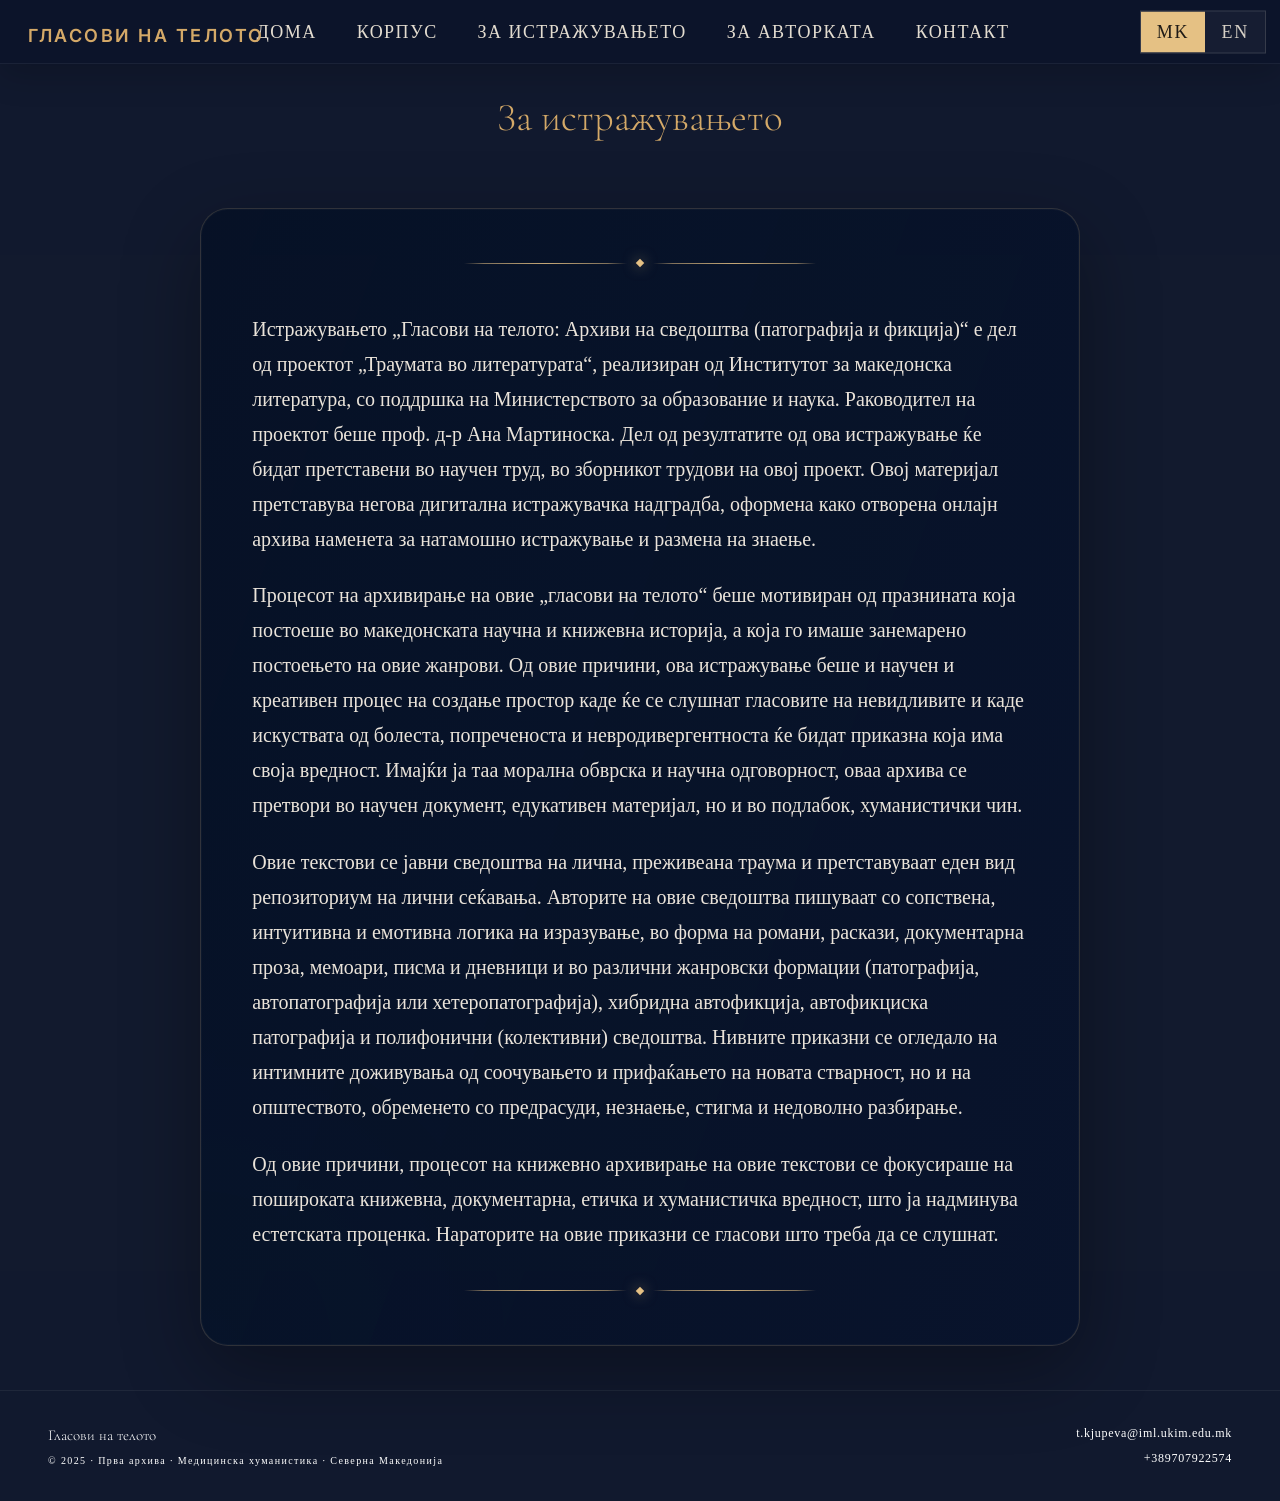
==== commit 72592a90: "Change corpus-texts and author" ====
--- a/about.html
+++ b/about.html
@@ -60,7 +60,7 @@
                 <span class="contact-page-intro__rule-line"></span>
               </div>
             <p class="intro-split-text" data-i18n="aboutIntroP1">
-              Истражувањето „Гласови на телото: Архиви на сведоштва (патографија и фикција)“ е дел од проектот „Траумата во литературата“, реализиран од Институтот за македонска литература, со поддршка на Министерството за образование и наука. Раководител на проектот беше проф. д-р Ана Мартиноска. Дел од резултатите од ова истражување ќе бидат претставени во научен труд, во зборникот на трудови на овој проект. Овој материјал претставува негова дигитална истражувачка надградба, оформена како отворена онлајн архива наменета за натамошно истражување и размена на знаење.
+              Истражувањето „Гласови на телото: Архиви на сведоштва (патографија и фикција)“ е дел од проектот „Траумата во литературата“, реализиран од Институтот за македонска литература, со поддршка на Министерството за образование и наука. Раководител на проектот беше проф. д-р Ана Мартиноска. Дел од резултатите од ова истражување ќе бидат претставени во научен труд, во Зборникот на трудови на овој проект. Овој материјал претставува негова дигитална истражувачка надградба, оформена како отворена онлајн архива наменета за натамошно истражување и размена на знаење.
             </p>
             <p class="intro-split-text" data-i18n="aboutIntroP2">
               Процесот на архивирање на овие „гласови на телото“ беше мотивиран од празнината која постоеше во македонската научна и книжевна историја, а која го имаше занемарено постоењето на овие жанрови. Од овие причини, ова истражување беше и научен и креативен процес на создавање простор каде ќе се слушнат гласовите на невидливите и каде искуствата од болеста, попреченоста и невродивергентноста ќе бидат приказна која има своја вредност. Имајќи ја таа морална обврска и научна одговорност, оваа архива се претвори во научен документ, едукативен материјал, но и во подлабок, хуманистички чин.
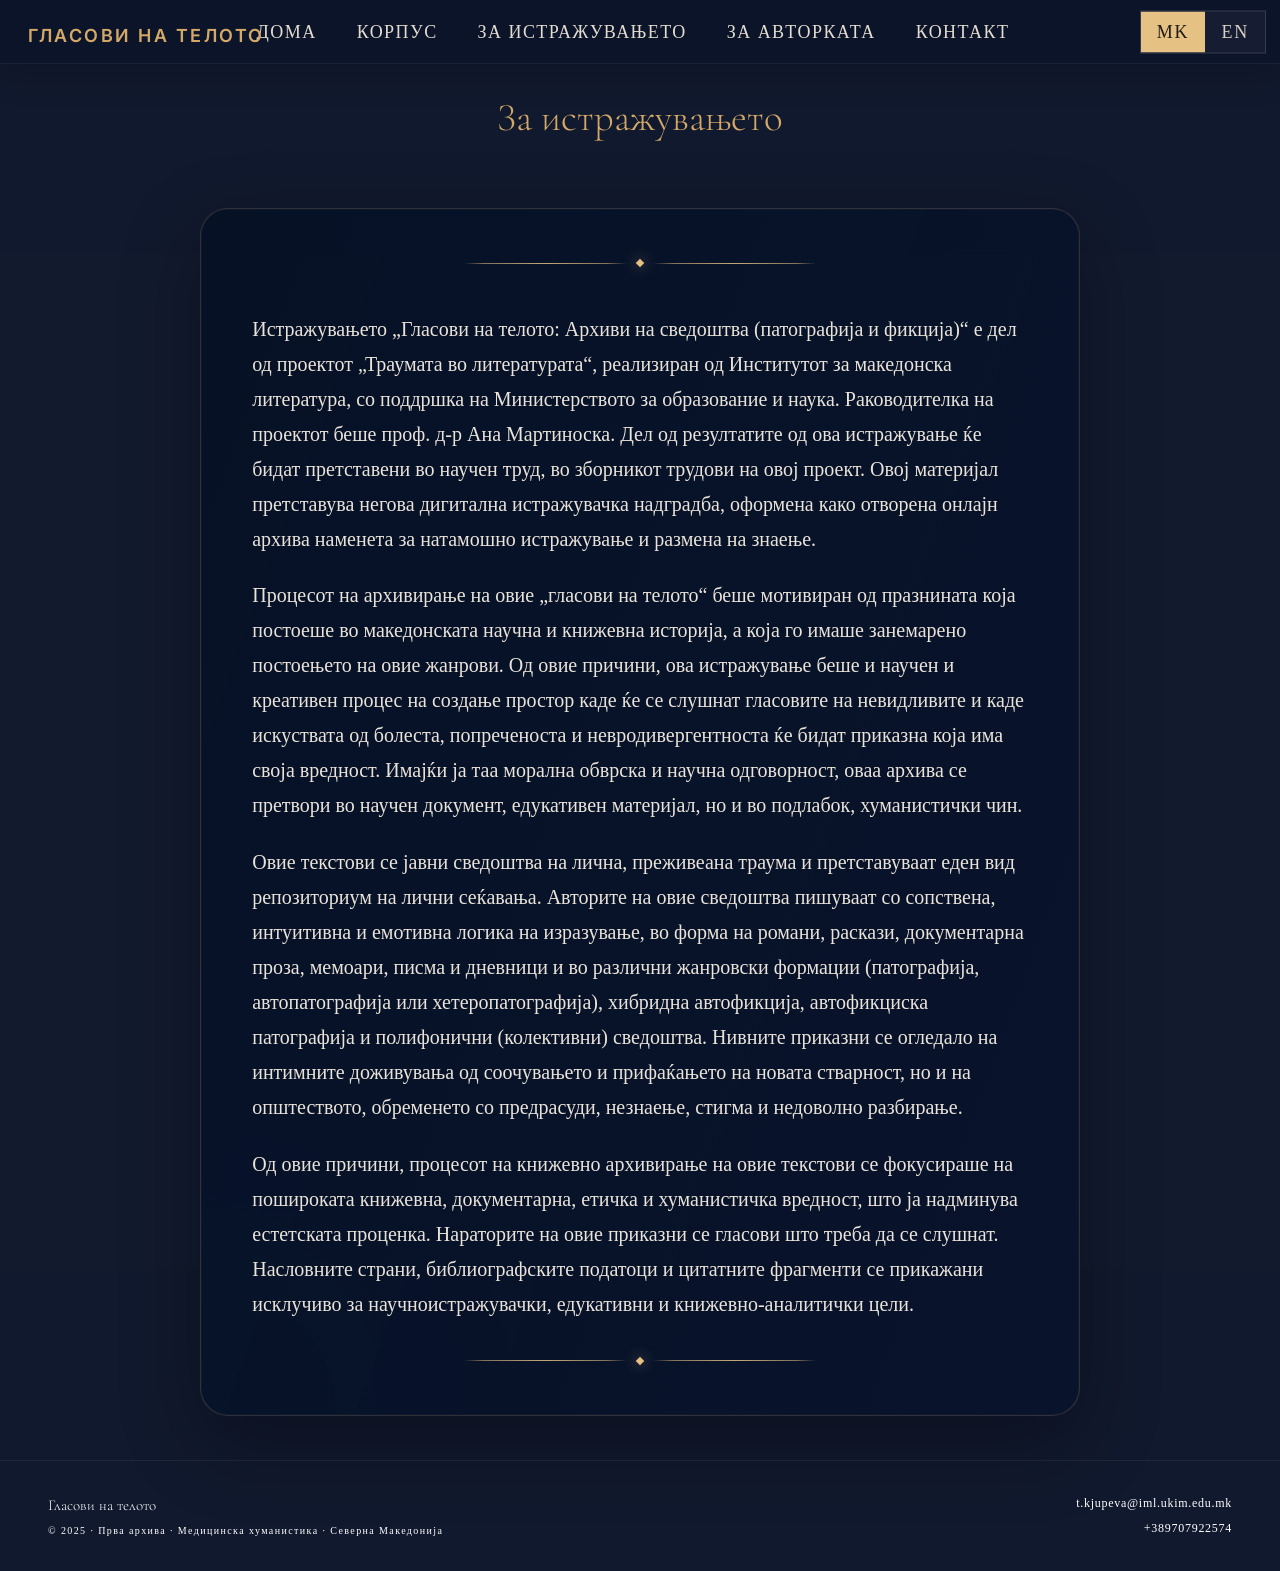
==== commit ef1a802d: "Change about.html" ====
--- a/about.html
+++ b/about.html
@@ -60,7 +60,7 @@
                 <span class="contact-page-intro__rule-line"></span>
               </div>
             <p class="intro-split-text" data-i18n="aboutIntroP1">
-              Истражувањето „Гласови на телото: Архиви на сведоштва (патографија и фикција)“ е дел од проектот „Траумата во литературата“, реализиран од Институтот за македонска литература, со поддршка на Министерството за образование и наука. Раководител на проектот беше проф. д-р Ана Мартиноска. Дел од резултатите од ова истражување ќе бидат претставени во научен труд, во Зборникот на трудови на овој проект. Овој материјал претставува негова дигитална истражувачка надградба, оформена како отворена онлајн архива наменета за натамошно истражување и размена на знаење.
+              Истражувањето „Гласови на телото: Архиви на сведоштва (патографија и фикција)“ е дел од проектот „Траумата во литературата“, реализиран од Институтот за македонска литература, со поддршка на Министерството за образование и наука. Раководителка на проектот беше проф. д-р Ана Мартиноска. Дел од резултатите од ова истражување ќе бидат претставени во научен труд, во Зборникот на трудови на овој проект. Овој материјал претставува негова дигитална истражувачка надградба, оформена како отворена онлајн архива наменета за натамошно истражување и размена на знаење.
             </p>
             <p class="intro-split-text" data-i18n="aboutIntroP2">
               Процесот на архивирање на овие „гласови на телото“ беше мотивиран од празнината која постоеше во македонската научна и книжевна историја, а која го имаше занемарено постоењето на овие жанрови. Од овие причини, ова истражување беше и научен и креативен процес на создавање простор каде ќе се слушнат гласовите на невидливите и каде искуствата од болеста, попреченоста и невродивергентноста ќе бидат приказна која има своја вредност. Имајќи ја таа морална обврска и научна одговорност, оваа архива се претвори во научен документ, едукативен материјал, но и во подлабок, хуманистички чин.
